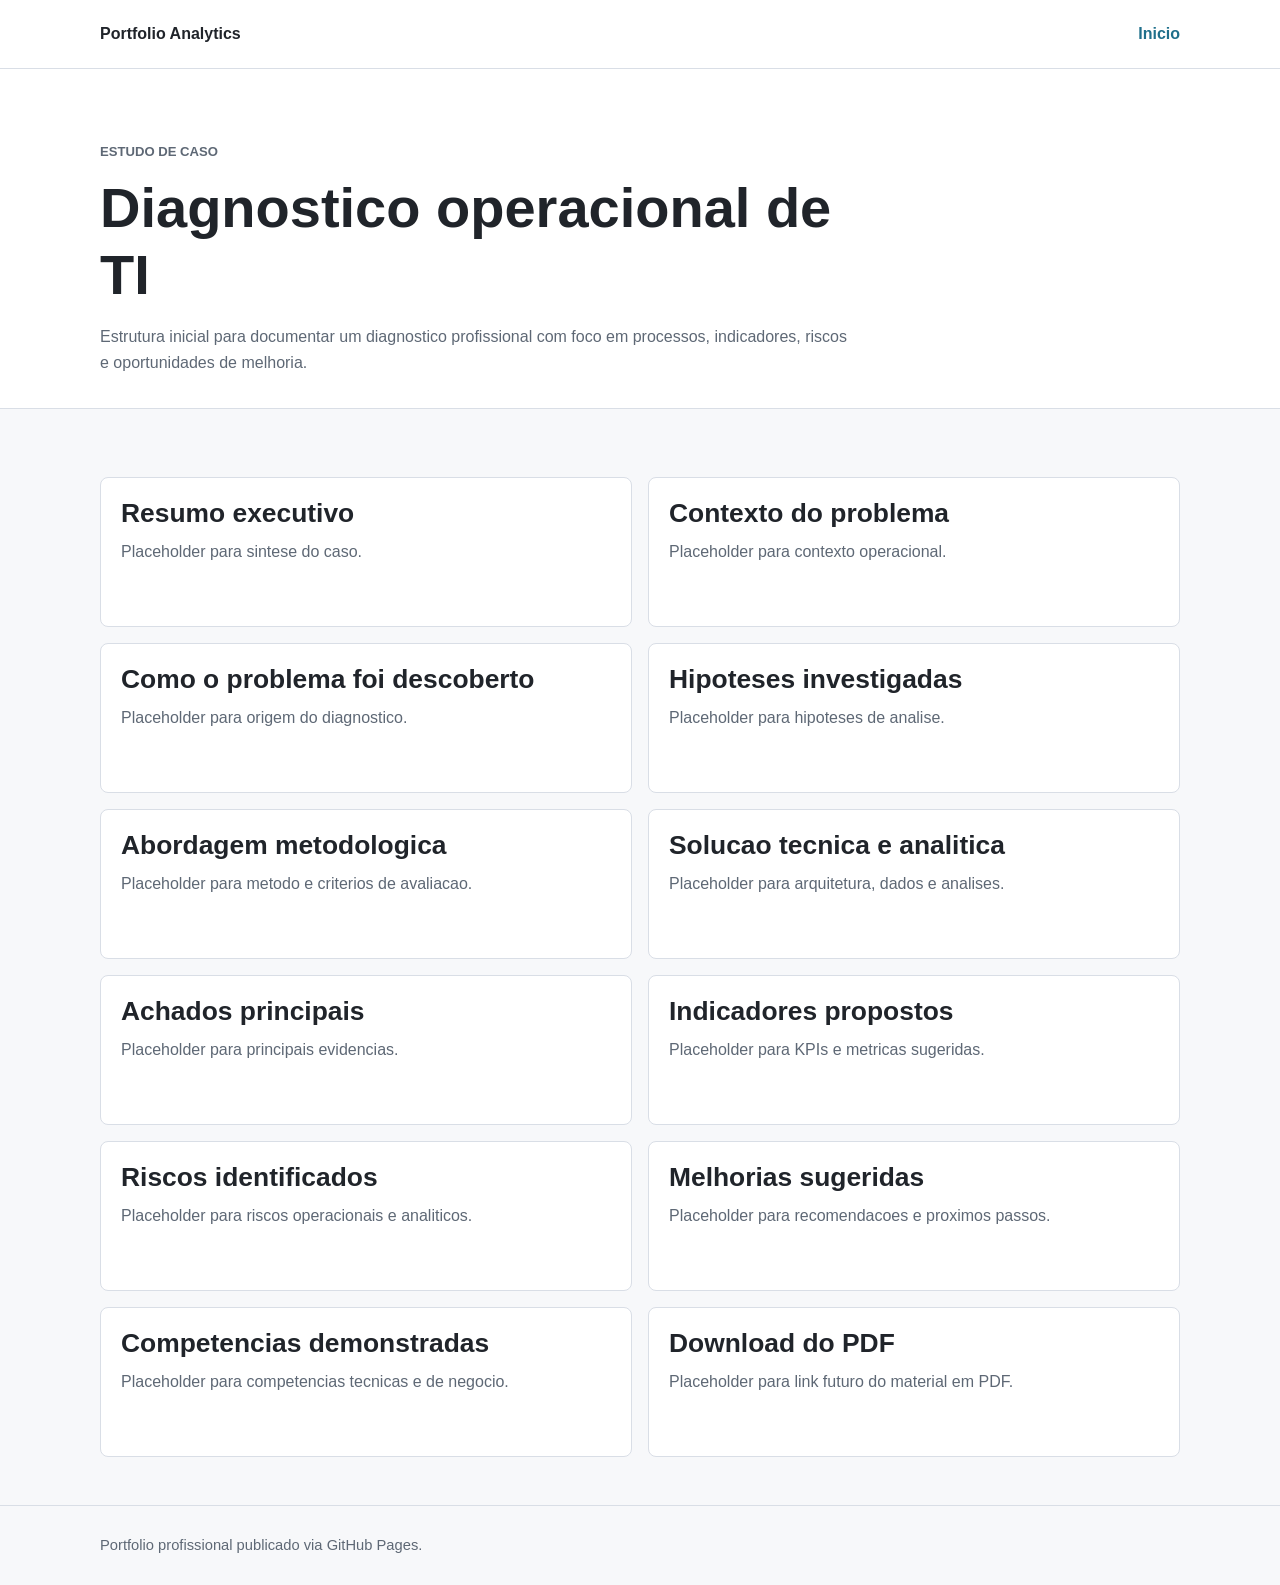
==== cases/diagnostico-operacional-ti.html @ e802c8c7 "Criação inicial da estrutura do portfólio" ====
<!doctype html>
<html lang="pt-BR">
  <head>
    <meta charset="utf-8">
    <meta name="viewport" content="width=device-width, initial-scale=1">
    <title>Diagnostico Operacional de TI | Portfolio Analytics</title>
    <meta
      name="description"
      content="Placeholder de estudo de caso sobre diagnostico operacional de TI."
    >
    <link rel="stylesheet" href="../css/styles.css">
  </head>
  <body>
    <header class="site-header">
      <nav class="container nav" aria-label="Navegacao principal">
        <a class="brand" href="../index.html">Portfolio Analytics</a>
        <a class="nav-link" href="../index.html">Inicio</a>
      </nav>
    </header>

    <main>
      <section class="page-title">
        <div class="container">
          <p class="eyebrow">Estudo de caso</p>
          <h1>Diagnostico operacional de TI</h1>
          <p>
            Estrutura inicial para documentar um diagnostico profissional com foco em
            processos, indicadores, riscos e oportunidades de melhoria.
          </p>
        </div>
      </section>

      <section class="section">
        <div class="container placeholder-list">
          <section class="placeholder-section">
            <h2>Resumo executivo</h2>
            <p>Placeholder para sintese do caso.</p>
          </section>

          <section class="placeholder-section">
            <h2>Contexto do problema</h2>
            <p>Placeholder para contexto operacional.</p>
          </section>

          <section class="placeholder-section">
            <h2>Como o problema foi descoberto</h2>
            <p>Placeholder para origem do diagnostico.</p>
          </section>

          <section class="placeholder-section">
            <h2>Hipoteses investigadas</h2>
            <p>Placeholder para hipoteses de analise.</p>
          </section>

          <section class="placeholder-section">
            <h2>Abordagem metodologica</h2>
            <p>Placeholder para metodo e criterios de avaliacao.</p>
          </section>

          <section class="placeholder-section">
            <h2>Solucao tecnica e analitica</h2>
            <p>Placeholder para arquitetura, dados e analises.</p>
          </section>

          <section class="placeholder-section">
            <h2>Achados principais</h2>
            <p>Placeholder para principais evidencias.</p>
          </section>

          <section class="placeholder-section">
            <h2>Indicadores propostos</h2>
            <p>Placeholder para KPIs e metricas sugeridas.</p>
          </section>

          <section class="placeholder-section">
            <h2>Riscos identificados</h2>
            <p>Placeholder para riscos operacionais e analiticos.</p>
          </section>

          <section class="placeholder-section">
            <h2>Melhorias sugeridas</h2>
            <p>Placeholder para recomendacoes e proximos passos.</p>
          </section>

          <section class="placeholder-section">
            <h2>Competencias demonstradas</h2>
            <p>Placeholder para competencias tecnicas e de negocio.</p>
          </section>

          <section class="placeholder-section">
            <h2>Download do PDF</h2>
            <p>Placeholder para link futuro do material em PDF.</p>
          </section>
        </div>
      </section>
    </main>

    <footer class="site-footer">
      <div class="container">
        <p>Portfolio profissional publicado via GitHub Pages.</p>
      </div>
    </footer>
  </body>
</html>
---- css/styles.css ----
:root {
  --color-bg: #f7f8fa;
  --color-surface: #ffffff;
  --color-text: #20242a;
  --color-muted: #5e6875;
  --color-border: #d9dee6;
  --color-accent: #1f6f8b;
  --color-accent-dark: #15516a;
  --shadow-soft: 0 12px 28px rgba(20, 30, 45, 0.08);
  --radius: 8px;
  --max-width: 1080px;
}

* {
  box-sizing: border-box;
}

body {
  margin: 0;
  background: var(--color-bg);
  color: var(--color-text);
  font-family: Arial, Helvetica, sans-serif;
  line-height: 1.6;
}

a {
  color: var(--color-accent);
}

a:hover {
  color: var(--color-accent-dark);
}

.container {
  width: min(100% - 32px, var(--max-width));
  margin: 0 auto;
}

.site-header {
  background: var(--color-surface);
  border-bottom: 1px solid var(--color-border);
}

.nav {
  display: flex;
  align-items: center;
  justify-content: space-between;
  min-height: 68px;
  gap: 24px;
}

.brand {
  color: var(--color-text);
  font-size: 1rem;
  font-weight: 700;
  text-decoration: none;
}

.nav-link,
.text-link {
  font-weight: 700;
  text-decoration: none;
}

.hero {
  padding: 72px 0 56px;
  background: var(--color-surface);
}

.hero-content {
  max-width: 820px;
}

.eyebrow {
  margin: 0 0 12px;
  color: var(--color-muted);
  font-size: 0.82rem;
  font-weight: 700;
  letter-spacing: 0;
  text-transform: uppercase;
}

h1,
h2,
h3 {
  margin: 0;
  line-height: 1.2;
}

h1 {
  max-width: 780px;
  font-size: clamp(2rem, 5vw, 3.5rem);
}

h2 {
  font-size: 1.65rem;
}

h3 {
  margin-bottom: 8px;
  font-size: 1.2rem;
}

p {
  margin: 0;
}

.lead {
  max-width: 720px;
  margin: 20px 0 28px;
  color: var(--color-muted);
  font-size: 1.12rem;
}

.button {
  display: inline-flex;
  align-items: center;
  justify-content: center;
  min-height: 44px;
  padding: 0 18px;
  border-radius: var(--radius);
  background: var(--color-accent);
  color: #ffffff;
  font-weight: 700;
  text-decoration: none;
}

.button:hover {
  background: var(--color-accent-dark);
  color: #ffffff;
}

.section {
  padding: 48px 0;
}

.case-card,
.placeholder-list {
  margin-top: 20px;
}

.case-card {
  display: flex;
  align-items: center;
  justify-content: space-between;
  gap: 24px;
  padding: 24px;
  border: 1px solid var(--color-border);
  border-radius: var(--radius);
  background: var(--color-surface);
  box-shadow: var(--shadow-soft);
}

.case-card p {
  color: var(--color-muted);
}

.page-title {
  padding: 56px 0 32px;
  background: var(--color-surface);
  border-bottom: 1px solid var(--color-border);
}

.page-title p {
  max-width: 760px;
  margin-top: 16px;
  color: var(--color-muted);
}

.placeholder-list {
  display: grid;
  grid-template-columns: repeat(2, minmax(0, 1fr));
  gap: 16px;
}

.placeholder-section {
  min-height: 150px;
  padding: 20px;
  border: 1px solid var(--color-border);
  border-radius: var(--radius);
  background: var(--color-surface);
}

.placeholder-section p {
  margin-top: 10px;
  color: var(--color-muted);
}

.site-footer {
  padding: 28px 0;
  border-top: 1px solid var(--color-border);
  color: var(--color-muted);
  font-size: 0.92rem;
}

@media (max-width: 720px) {
  .nav,
  .case-card {
    align-items: flex-start;
    flex-direction: column;
  }

  .hero {
    padding: 48px 0 40px;
  }

  .placeholder-list {
    grid-template-columns: 1fr;
  }
}
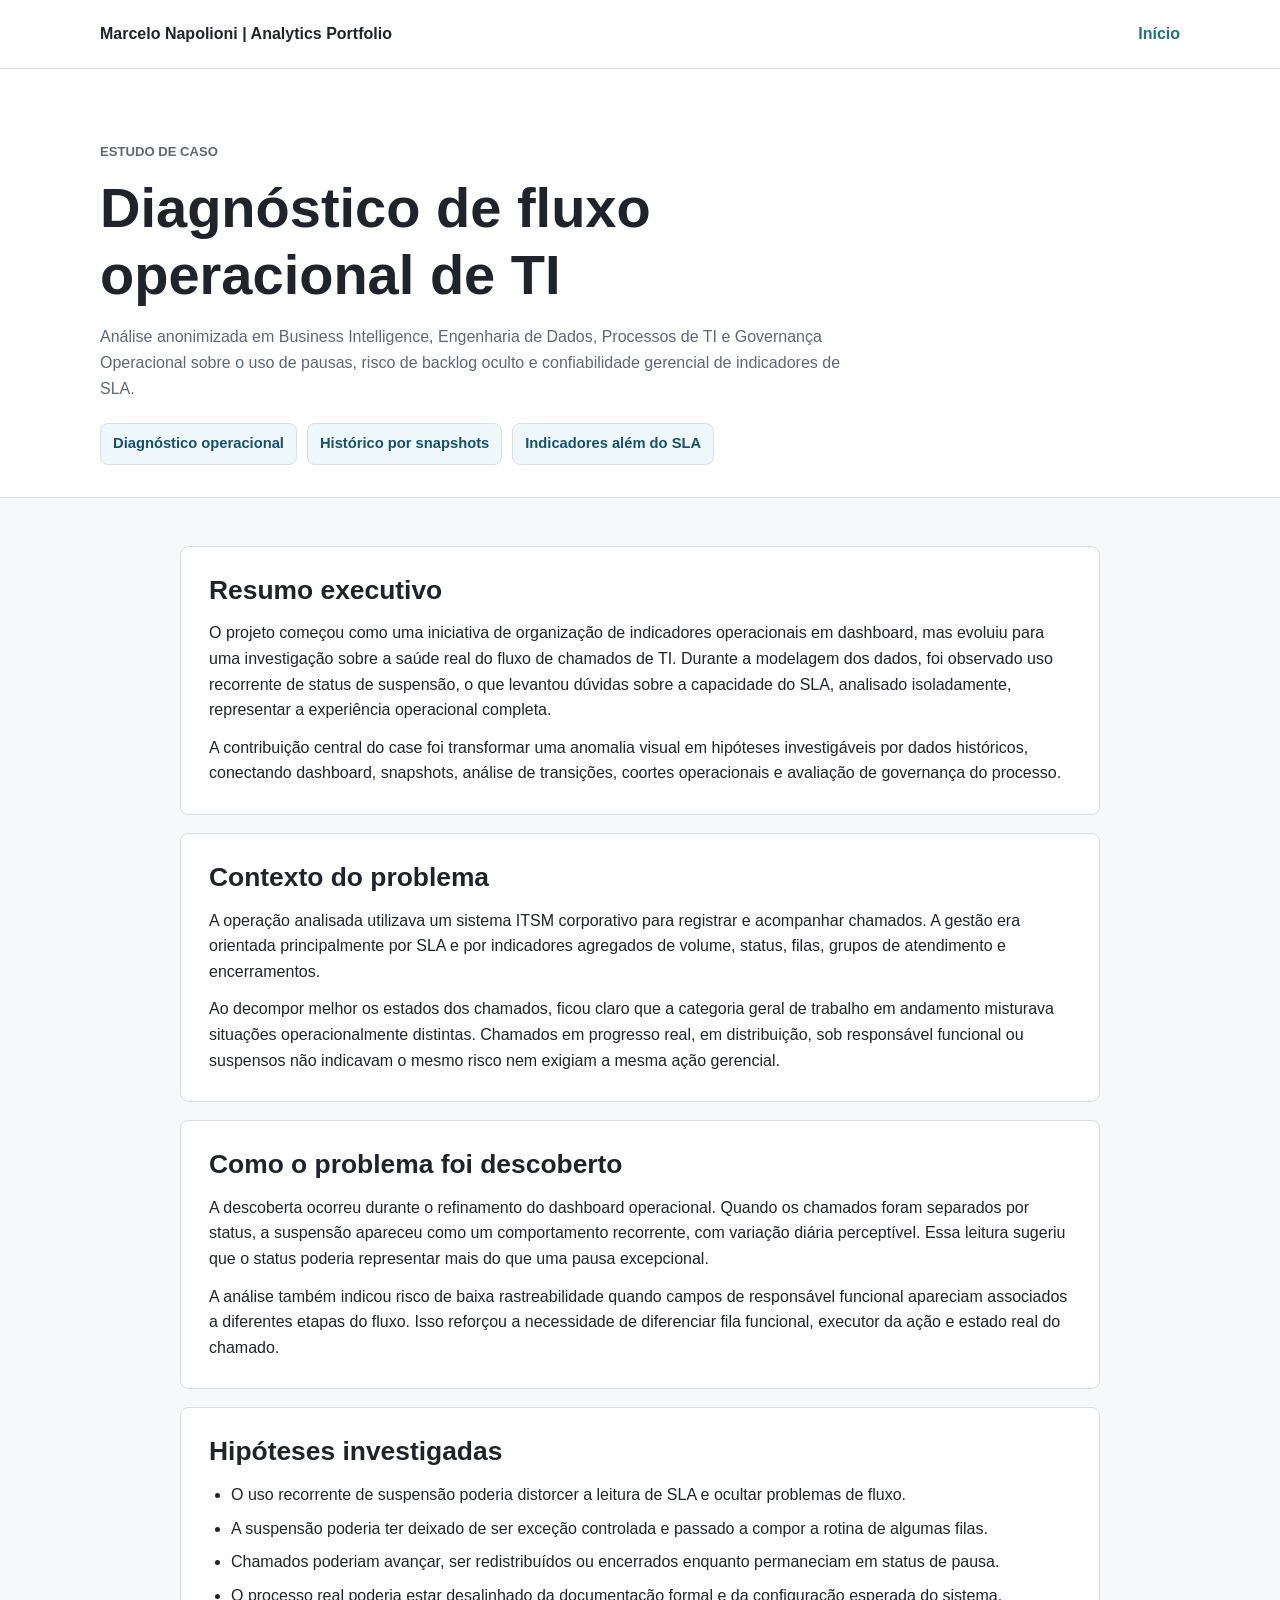
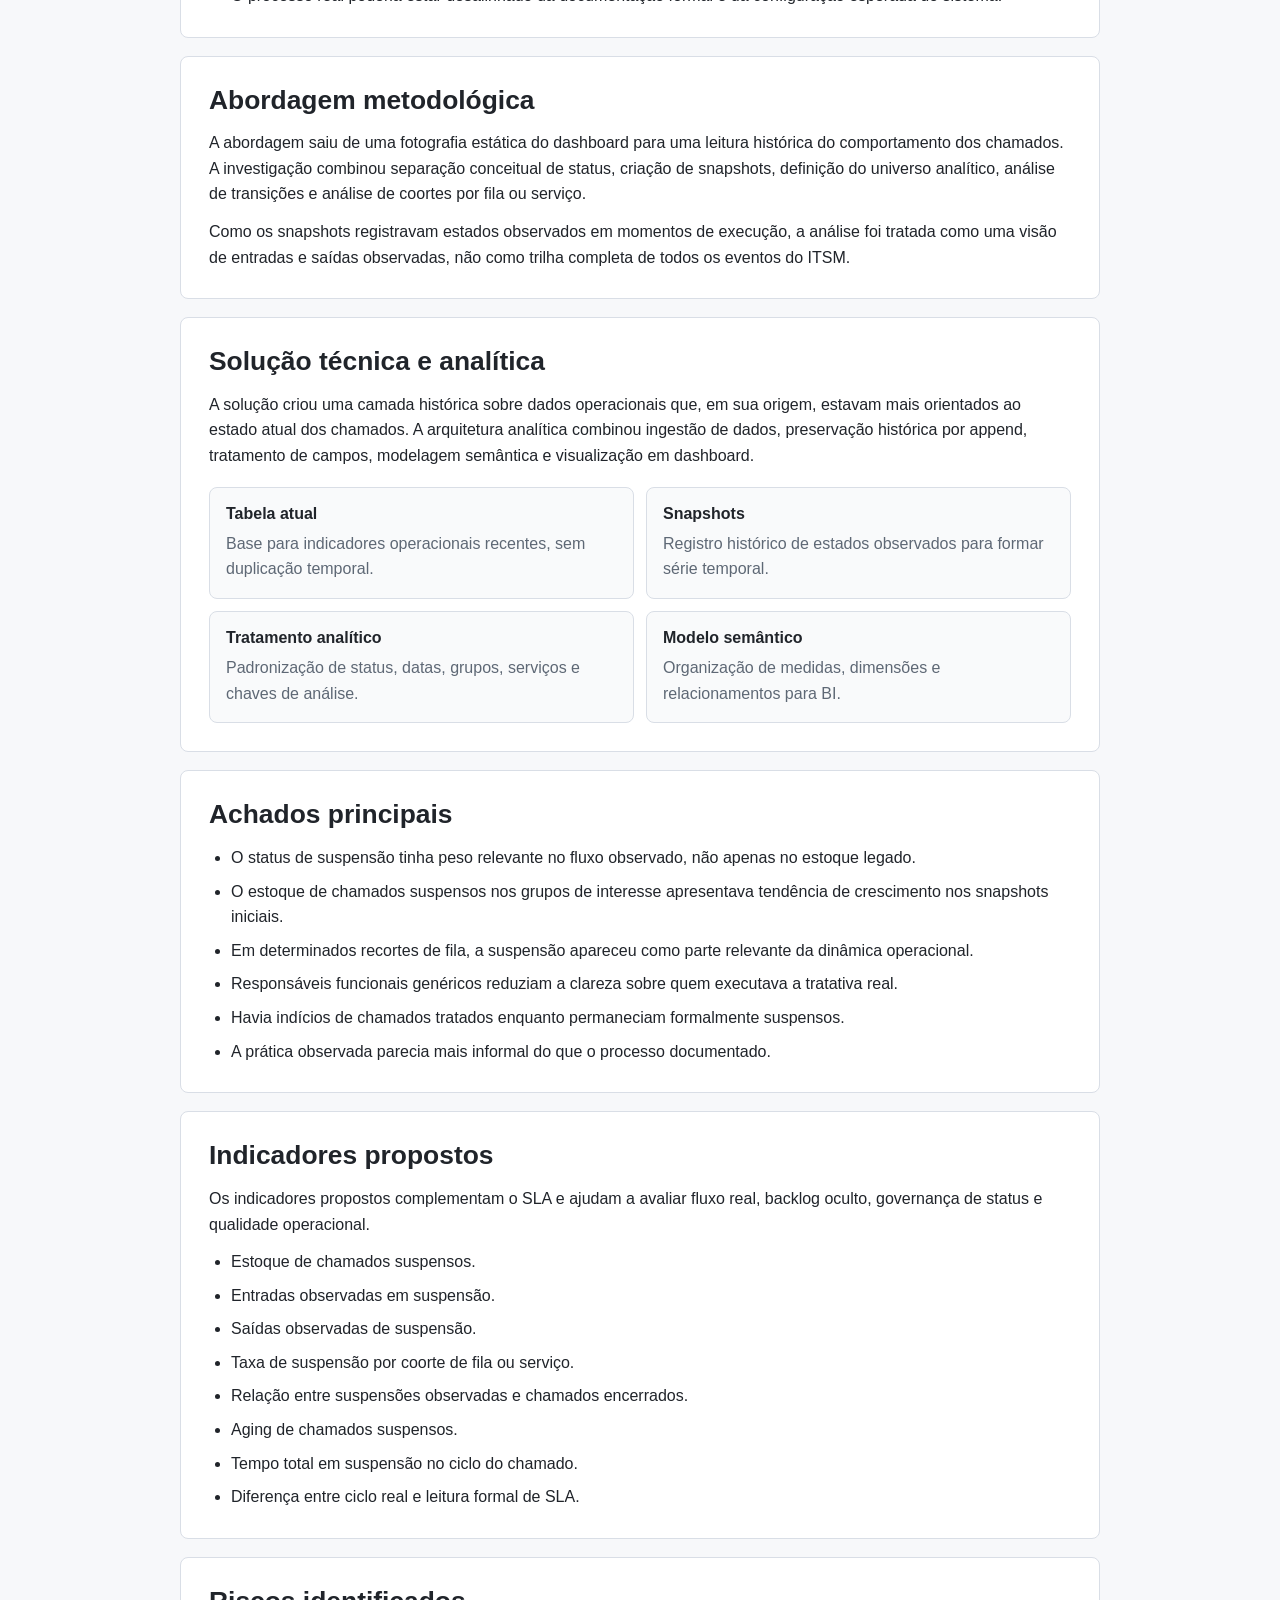
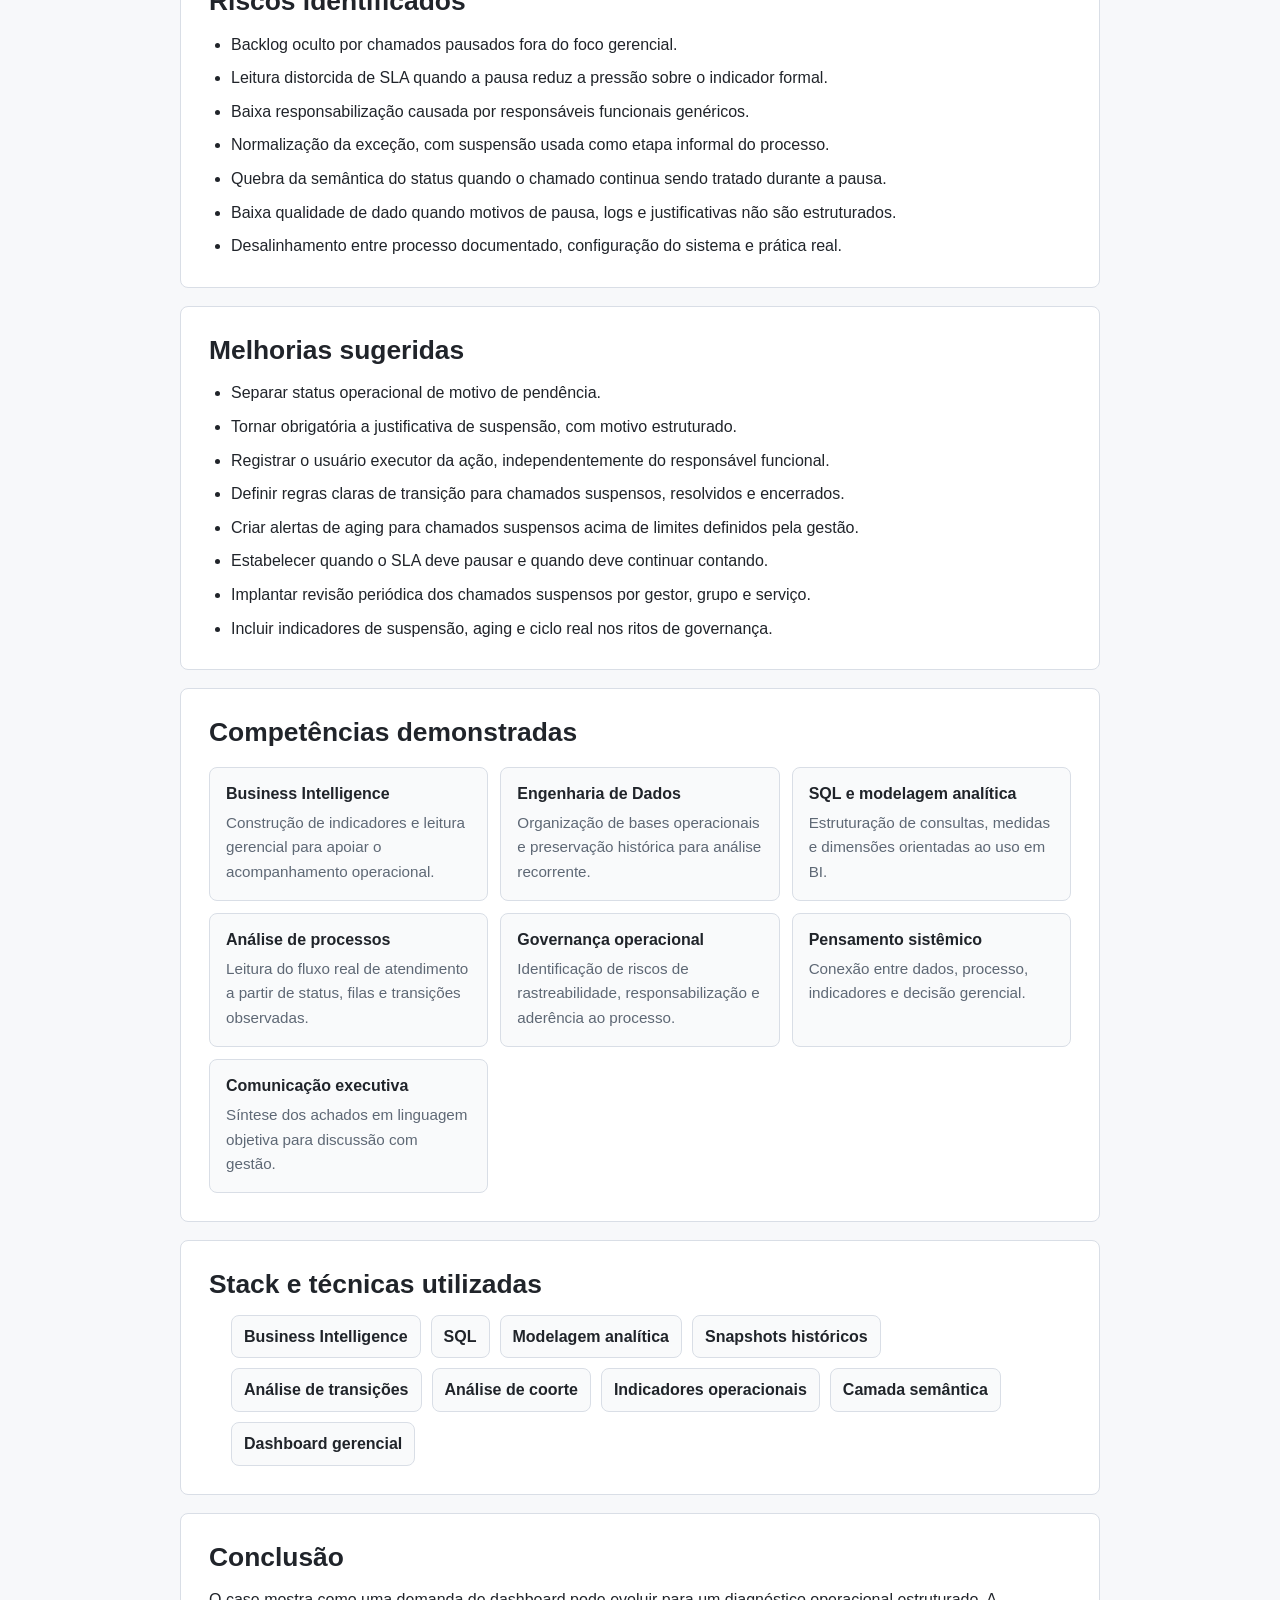
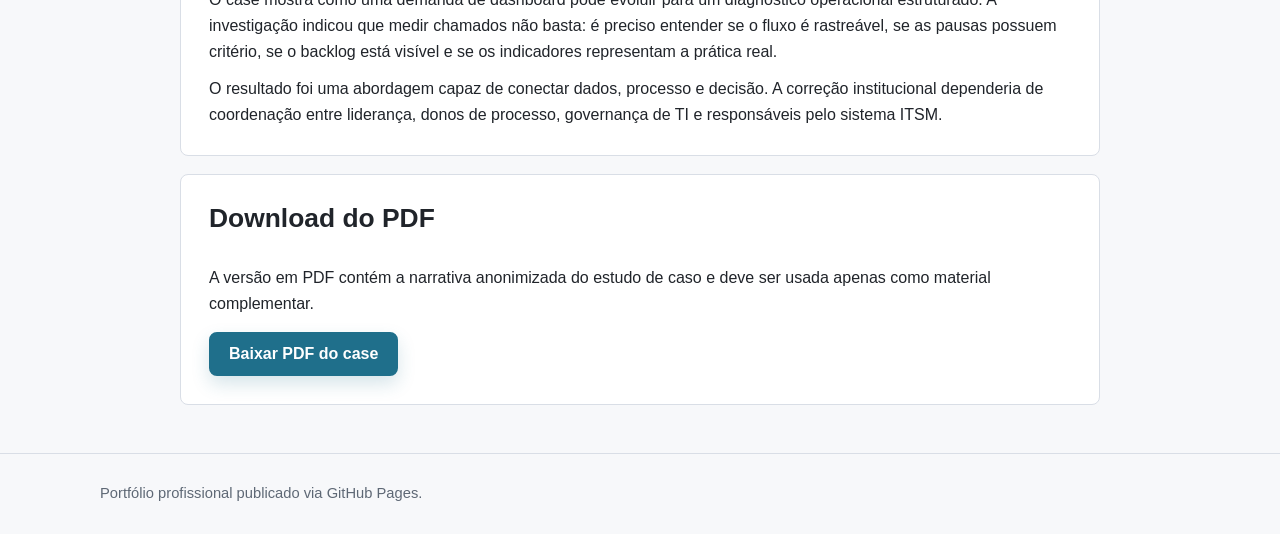
==== commit 2bfd3346: "Update case PDF download link" ====
--- a/cases/diagnostico-operacional-ti.html
+++ b/cases/diagnostico-operacional-ti.html
@@ -3,18 +3,18 @@
   <head>
     <meta charset="utf-8">
     <meta name="viewport" content="width=device-width, initial-scale=1">
-    <title>Diagnostico Operacional de TI | Portfolio Analytics</title>
+    <title>Diagnóstico de Fluxo Operacional de TI | Marcelo Napolioni | Analytics Portfolio</title>
     <meta
       name="description"
-      content="Placeholder de estudo de caso sobre diagnostico operacional de TI."
+      content="Estudo de caso anonimizado sobre diagnóstico de fluxo operacional, uso de pausas e governança de SLA em chamados de TI."
     >
     <link rel="stylesheet" href="../css/styles.css">
   </head>
   <body>
     <header class="site-header">
-      <nav class="container nav" aria-label="Navegacao principal">
-        <a class="brand" href="../index.html">Portfolio Analytics</a>
-        <a class="nav-link" href="../index.html">Inicio</a>
+      <nav class="container nav" aria-label="Navegação principal">
+        <a class="brand" href="../index.html">Marcelo Napolioni | Analytics Portfolio</a>
+        <a class="nav-link" href="../index.html">Início</a>
       </nav>
     </header>
 
@@ -22,74 +22,265 @@
       <section class="page-title">
         <div class="container">
           <p class="eyebrow">Estudo de caso</p>
-          <h1>Diagnostico operacional de TI</h1>
+          <h1>Diagnóstico de fluxo operacional de TI</h1>
           <p>
-            Estrutura inicial para documentar um diagnostico profissional com foco em
-            processos, indicadores, riscos e oportunidades de melhoria.
+            Análise anonimizada em Business Intelligence, Engenharia de Dados,
+            Processos de TI e Governança Operacional sobre o uso de pausas,
+            risco de backlog oculto e confiabilidade gerencial de indicadores de SLA.
           </p>
+          <div class="highlight-row" aria-label="Destaques do estudo de caso">
+            <span>Diagnóstico operacional</span>
+            <span>Histórico por snapshots</span>
+            <span>Indicadores além do SLA</span>
+          </div>
         </div>
       </section>
 
-      <section class="section">
-        <div class="container placeholder-list">
-          <section class="placeholder-section">
+      <section class="section case-study">
+        <div class="container case-content">
+          <section class="case-section">
             <h2>Resumo executivo</h2>
-            <p>Placeholder para sintese do caso.</p>
-          </section>
-
-          <section class="placeholder-section">
+            <p>
+              O projeto começou como uma iniciativa de organização de indicadores
+              operacionais em dashboard, mas evoluiu para uma investigação sobre a
+              saúde real do fluxo de chamados de TI. Durante a modelagem dos dados,
+              foi observado uso recorrente de status de suspensão, o que levantou
+              dúvidas sobre a capacidade do SLA, analisado isoladamente, representar
+              a experiência operacional completa.
+            </p>
+            <p>
+              A contribuição central do case foi transformar uma anomalia visual em
+              hipóteses investigáveis por dados históricos, conectando dashboard,
+              snapshots, análise de transições, coortes operacionais e avaliação de
+              governança do processo.
+            </p>
+          </section>
+
+          <section class="case-section">
             <h2>Contexto do problema</h2>
-            <p>Placeholder para contexto operacional.</p>
-          </section>
-
-          <section class="placeholder-section">
+            <p>
+              A operação analisada utilizava um sistema ITSM corporativo para
+              registrar e acompanhar chamados. A gestão era orientada principalmente
+              por SLA e por indicadores agregados de volume, status, filas, grupos de
+              atendimento e encerramentos.
+            </p>
+            <p>
+              Ao decompor melhor os estados dos chamados, ficou claro que a categoria
+              geral de trabalho em andamento misturava situações operacionalmente
+              distintas. Chamados em progresso real, em distribuição, sob responsável
+              funcional ou suspensos não indicavam o mesmo risco nem exigiam a mesma
+              ação gerencial.
+            </p>
+          </section>
+
+          <section class="case-section">
             <h2>Como o problema foi descoberto</h2>
-            <p>Placeholder para origem do diagnostico.</p>
-          </section>
-
-          <section class="placeholder-section">
-            <h2>Hipoteses investigadas</h2>
-            <p>Placeholder para hipoteses de analise.</p>
-          </section>
-
-          <section class="placeholder-section">
-            <h2>Abordagem metodologica</h2>
-            <p>Placeholder para metodo e criterios de avaliacao.</p>
-          </section>
-
-          <section class="placeholder-section">
-            <h2>Solucao tecnica e analitica</h2>
-            <p>Placeholder para arquitetura, dados e analises.</p>
-          </section>
-
-          <section class="placeholder-section">
+            <p>
+              A descoberta ocorreu durante o refinamento do dashboard operacional.
+              Quando os chamados foram separados por status, a suspensão apareceu
+              como um comportamento recorrente, com variação diária perceptível. Essa
+              leitura sugeriu que o status poderia representar mais do que uma pausa
+              excepcional.
+            </p>
+            <p>
+              A análise também indicou risco de baixa rastreabilidade quando campos
+              de responsável funcional apareciam associados a diferentes etapas do
+              fluxo. Isso reforçou a necessidade de diferenciar fila funcional,
+              executor da ação e estado real do chamado.
+            </p>
+          </section>
+
+          <section class="case-section">
+            <h2>Hipóteses investigadas</h2>
+            <ul>
+              <li>O uso recorrente de suspensão poderia distorcer a leitura de SLA e ocultar problemas de fluxo.</li>
+              <li>A suspensão poderia ter deixado de ser exceção controlada e passado a compor a rotina de algumas filas.</li>
+              <li>Chamados poderiam avançar, ser redistribuídos ou encerrados enquanto permaneciam em status de pausa.</li>
+              <li>O processo real poderia estar desalinhado da documentação formal e da configuração esperada do sistema.</li>
+            </ul>
+          </section>
+
+          <section class="case-section">
+            <h2>Abordagem metodológica</h2>
+            <p>
+              A abordagem saiu de uma fotografia estática do dashboard para uma
+              leitura histórica do comportamento dos chamados. A investigação
+              combinou separação conceitual de status, criação de snapshots,
+              definição do universo analítico, análise de transições e análise de
+              coortes por fila ou serviço.
+            </p>
+            <p>
+              Como os snapshots registravam estados observados em momentos de
+              execução, a análise foi tratada como uma visão de entradas e saídas
+              observadas, não como trilha completa de todos os eventos do ITSM.
+            </p>
+          </section>
+
+          <section class="case-section">
+            <h2>Solução técnica e analítica</h2>
+            <p>
+              A solução criou uma camada histórica sobre dados operacionais que, em
+              sua origem, estavam mais orientados ao estado atual dos chamados. A
+              arquitetura analítica combinou ingestão de dados, preservação histórica
+              por append, tratamento de campos, modelagem semântica e visualização em
+              dashboard.
+            </p>
+            <div class="flow-grid" aria-label="Camadas da solução">
+              <div>
+                <h3>Tabela atual</h3>
+                <p>Base para indicadores operacionais recentes, sem duplicação temporal.</p>
+              </div>
+              <div>
+                <h3>Snapshots</h3>
+                <p>Registro histórico de estados observados para formar série temporal.</p>
+              </div>
+              <div>
+                <h3>Tratamento analítico</h3>
+                <p>Padronização de status, datas, grupos, serviços e chaves de análise.</p>
+              </div>
+              <div>
+                <h3>Modelo semântico</h3>
+                <p>Organização de medidas, dimensões e relacionamentos para BI.</p>
+              </div>
+            </div>
+          </section>
+
+          <section class="case-section">
             <h2>Achados principais</h2>
-            <p>Placeholder para principais evidencias.</p>
-          </section>
-
-          <section class="placeholder-section">
+            <ul>
+              <li>O status de suspensão tinha peso relevante no fluxo observado, não apenas no estoque legado.</li>
+              <li>O estoque de chamados suspensos nos grupos de interesse apresentava tendência de crescimento nos snapshots iniciais.</li>
+              <li>Em determinados recortes de fila, a suspensão apareceu como parte relevante da dinâmica operacional.</li>
+              <li>Responsáveis funcionais genéricos reduziam a clareza sobre quem executava a tratativa real.</li>
+              <li>Havia indícios de chamados tratados enquanto permaneciam formalmente suspensos.</li>
+              <li>A prática observada parecia mais informal do que o processo documentado.</li>
+            </ul>
+          </section>
+
+          <section class="case-section">
             <h2>Indicadores propostos</h2>
-            <p>Placeholder para KPIs e metricas sugeridas.</p>
-          </section>
-
-          <section class="placeholder-section">
+            <p>
+              Os indicadores propostos complementam o SLA e ajudam a avaliar fluxo
+              real, backlog oculto, governança de status e qualidade operacional.
+            </p>
+            <ul>
+              <li>Estoque de chamados suspensos.</li>
+              <li>Entradas observadas em suspensão.</li>
+              <li>Saídas observadas de suspensão.</li>
+              <li>Taxa de suspensão por coorte de fila ou serviço.</li>
+              <li>Relação entre suspensões observadas e chamados encerrados.</li>
+              <li>Aging de chamados suspensos.</li>
+              <li>Tempo total em suspensão no ciclo do chamado.</li>
+              <li>Diferença entre ciclo real e leitura formal de SLA.</li>
+            </ul>
+          </section>
+
+          <section class="case-section">
             <h2>Riscos identificados</h2>
-            <p>Placeholder para riscos operacionais e analiticos.</p>
-          </section>
-
-          <section class="placeholder-section">
+            <ul>
+              <li>Backlog oculto por chamados pausados fora do foco gerencial.</li>
+              <li>Leitura distorcida de SLA quando a pausa reduz a pressão sobre o indicador formal.</li>
+              <li>Baixa responsabilização causada por responsáveis funcionais genéricos.</li>
+              <li>Normalização da exceção, com suspensão usada como etapa informal do processo.</li>
+              <li>Quebra da semântica do status quando o chamado continua sendo tratado durante a pausa.</li>
+              <li>Baixa qualidade de dado quando motivos de pausa, logs e justificativas não são estruturados.</li>
+              <li>Desalinhamento entre processo documentado, configuração do sistema e prática real.</li>
+            </ul>
+          </section>
+
+          <section class="case-section">
             <h2>Melhorias sugeridas</h2>
-            <p>Placeholder para recomendacoes e proximos passos.</p>
-          </section>
-
-          <section class="placeholder-section">
-            <h2>Competencias demonstradas</h2>
-            <p>Placeholder para competencias tecnicas e de negocio.</p>
-          </section>
-
-          <section class="placeholder-section">
+            <ul>
+              <li>Separar status operacional de motivo de pendência.</li>
+              <li>Tornar obrigatória a justificativa de suspensão, com motivo estruturado.</li>
+              <li>Registrar o usuário executor da ação, independentemente do responsável funcional.</li>
+              <li>Definir regras claras de transição para chamados suspensos, resolvidos e encerrados.</li>
+              <li>Criar alertas de aging para chamados suspensos acima de limites definidos pela gestão.</li>
+              <li>Estabelecer quando o SLA deve pausar e quando deve continuar contando.</li>
+              <li>Implantar revisão periódica dos chamados suspensos por gestor, grupo e serviço.</li>
+              <li>Incluir indicadores de suspensão, aging e ciclo real nos ritos de governança.</li>
+            </ul>
+          </section>
+
+          <section class="case-section">
+            <h2>Competências demonstradas</h2>
+            <div class="skills-grid">
+              <article class="skill-card">
+                <h3>Business Intelligence</h3>
+                <p>Construção de indicadores e leitura gerencial para apoiar o acompanhamento operacional.</p>
+              </article>
+              <article class="skill-card">
+                <h3>Engenharia de Dados</h3>
+                <p>Organização de bases operacionais e preservação histórica para análise recorrente.</p>
+              </article>
+              <article class="skill-card">
+                <h3>SQL e modelagem analítica</h3>
+                <p>Estruturação de consultas, medidas e dimensões orientadas ao uso em BI.</p>
+              </article>
+              <article class="skill-card">
+                <h3>Análise de processos</h3>
+                <p>Leitura do fluxo real de atendimento a partir de status, filas e transições observadas.</p>
+              </article>
+              <article class="skill-card">
+                <h3>Governança operacional</h3>
+                <p>Identificação de riscos de rastreabilidade, responsabilização e aderência ao processo.</p>
+              </article>
+              <article class="skill-card">
+                <h3>Pensamento sistêmico</h3>
+                <p>Conexão entre dados, processo, indicadores e decisão gerencial.</p>
+              </article>
+              <article class="skill-card">
+                <h3>Comunicação executiva</h3>
+                <p>Síntese dos achados em linguagem objetiva para discussão com gestão.</p>
+              </article>
+            </div>
+          </section>
+
+          <section class="case-section">
+            <h2>Stack e técnicas utilizadas</h2>
+            <ul class="stack-list">
+              <li>Business Intelligence</li>
+              <li>SQL</li>
+              <li>Modelagem analítica</li>
+              <li>Snapshots históricos</li>
+              <li>Análise de transições</li>
+              <li>Análise de coorte</li>
+              <li>Indicadores operacionais</li>
+              <li>Camada semântica</li>
+              <li>Dashboard gerencial</li>
+            </ul>
+          </section>
+
+          <section class="case-section">
+            <h2>Conclusão</h2>
+            <p>
+              O case mostra como uma demanda de dashboard pode evoluir para um
+              diagnóstico operacional estruturado. A investigação indicou que medir
+              chamados não basta: é preciso entender se o fluxo é rastreável, se as
+              pausas possuem critério, se o backlog está visível e se os indicadores
+              representam a prática real.
+            </p>
+            <p>
+              O resultado foi uma abordagem capaz de conectar dados, processo e
+              decisão. A correção institucional dependeria de coordenação entre
+              liderança, donos de processo, governança de TI e responsáveis pelo
+              sistema ITSM.
+            </p>
+          </section>
+
+          <section class="case-section download-section">
             <h2>Download do PDF</h2>
-            <p>Placeholder para link futuro do material em PDF.</p>
+            <p>
+              A versão em PDF contém a narrativa anonimizada do estudo de caso e deve
+              ser usada apenas como material complementar.
+            </p>
+            <a
+              class="button"
+              href="../assets/diagnostico-operacional-ti.pdf"
+              download
+            >
+              Baixar PDF do case
+            </a>
           </section>
         </div>
       </section>
@@ -97,7 +288,7 @@
 
     <footer class="site-footer">
       <div class="container">
-        <p>Portfolio profissional publicado via GitHub Pages.</p>
+        <p>Portfólio profissional publicado via GitHub Pages.</p>
       </div>
     </footer>
   </body>
--- a/css/styles.css
+++ b/css/styles.css
@@ -25,10 +25,16 @@
 
 a {
   color: var(--color-accent);
+  text-underline-offset: 0.18em;
 }
 
 a:hover {
   color: var(--color-accent-dark);
+}
+
+a:focus-visible {
+  outline: 3px solid rgba(31, 111, 139, 0.28);
+  outline-offset: 3px;
 }
 
 .container {
@@ -59,7 +65,19 @@
 .nav-link,
 .text-link {
   font-weight: 700;
+}
+
+.nav-link {
   text-decoration: none;
+}
+
+.text-link {
+  display: inline-flex;
+  align-items: center;
+  min-height: 40px;
+  color: var(--color-accent-dark);
+  text-decoration: underline;
+  text-decoration-thickness: 2px;
 }
 
 .hero {
@@ -118,24 +136,29 @@
   justify-content: center;
   min-height: 44px;
   padding: 0 18px;
+  border: 2px solid var(--color-accent);
   border-radius: var(--radius);
   background: var(--color-accent);
   color: #ffffff;
+  cursor: pointer;
   font-weight: 700;
   text-decoration: none;
+  box-shadow: 0 8px 18px rgba(31, 111, 139, 0.18);
+  transition: background 160ms ease, border-color 160ms ease, box-shadow 160ms ease;
 }
 
 .button:hover {
+  border-color: var(--color-accent-dark);
   background: var(--color-accent-dark);
   color: #ffffff;
+  box-shadow: 0 10px 22px rgba(21, 81, 106, 0.24);
 }
 
 .section {
   padding: 48px 0;
 }
 
-.case-card,
-.placeholder-list {
+.case-card {
   margin-top: 20px;
 }
 
@@ -167,23 +190,135 @@
   color: var(--color-muted);
 }
 
-.placeholder-list {
+.highlight-row {
+  display: flex;
+  flex-wrap: wrap;
+  gap: 10px;
+  margin-top: 22px;
+}
+
+.highlight-row span {
+  padding: 8px 12px;
+  border: 1px solid var(--color-border);
+  border-radius: var(--radius);
+  background: #eef7fa;
+  color: var(--color-accent-dark);
+  font-size: 0.92rem;
+  font-weight: 700;
+}
+
+.case-study {
+  background: var(--color-bg);
+}
+
+.case-content {
   display: grid;
+  gap: 18px;
+  max-width: 920px;
+}
+
+.case-section {
+  padding: 28px;
+  border: 1px solid var(--color-border);
+  border-radius: var(--radius);
+  background: var(--color-surface);
+}
+
+.case-section h2 {
+  margin-bottom: 14px;
+}
+
+.case-section p + p {
+  margin-top: 12px;
+}
+
+.case-section ul {
+  margin: 12px 0 0;
+  padding-left: 22px;
+}
+
+.case-section li + li {
+  margin-top: 8px;
+}
+
+.flow-grid,
+.skills-grid {
+  display: grid;
+  gap: 12px;
+  margin-top: 18px;
+}
+
+.flow-grid {
   grid-template-columns: repeat(2, minmax(0, 1fr));
+}
+
+.flow-grid div {
+  padding: 16px;
+  border: 1px solid var(--color-border);
+  border-radius: var(--radius);
+  background: #f9fafb;
+}
+
+.flow-grid h3 {
+  font-size: 1rem;
+}
+
+.flow-grid p {
+  margin-top: 8px;
+  color: var(--color-muted);
+}
+
+.skills-grid {
+  grid-template-columns: repeat(3, minmax(0, 1fr));
+}
+
+.skill-card {
+  padding: 16px;
+  border: 1px solid var(--color-border);
+  border-radius: var(--radius);
+  background: #f9fafb;
+  color: var(--color-text);
+}
+
+.skill-card h3 {
+  margin-bottom: 8px;
+  font-size: 1rem;
+}
+
+.skill-card p {
+  color: var(--color-muted);
+  font-size: 0.95rem;
+}
+
+.stack-list {
+  display: flex;
+  flex-wrap: wrap;
+  gap: 10px;
+  padding-left: 0;
+  list-style: none;
+}
+
+.stack-list li {
+  margin-top: 0;
+  padding: 8px 12px;
+  border: 1px solid var(--color-border);
+  border-radius: var(--radius);
+  background: #f9fafb;
+  color: var(--color-text);
+  font-weight: 700;
+}
+
+.stack-list li + li {
+  margin-top: 0;
+}
+
+.download-section {
+  display: grid;
   gap: 16px;
 }
 
-.placeholder-section {
-  min-height: 150px;
-  padding: 20px;
-  border: 1px solid var(--color-border);
-  border-radius: var(--radius);
-  background: var(--color-surface);
-}
-
-.placeholder-section p {
-  margin-top: 10px;
-  color: var(--color-muted);
+.download-section .button {
+  justify-self: start;
 }
 
 .site-footer {
@@ -204,7 +339,12 @@
     padding: 48px 0 40px;
   }
 
-  .placeholder-list {
+  .case-section {
+    padding: 22px;
+  }
+
+  .flow-grid,
+  .skills-grid {
     grid-template-columns: 1fr;
   }
 }
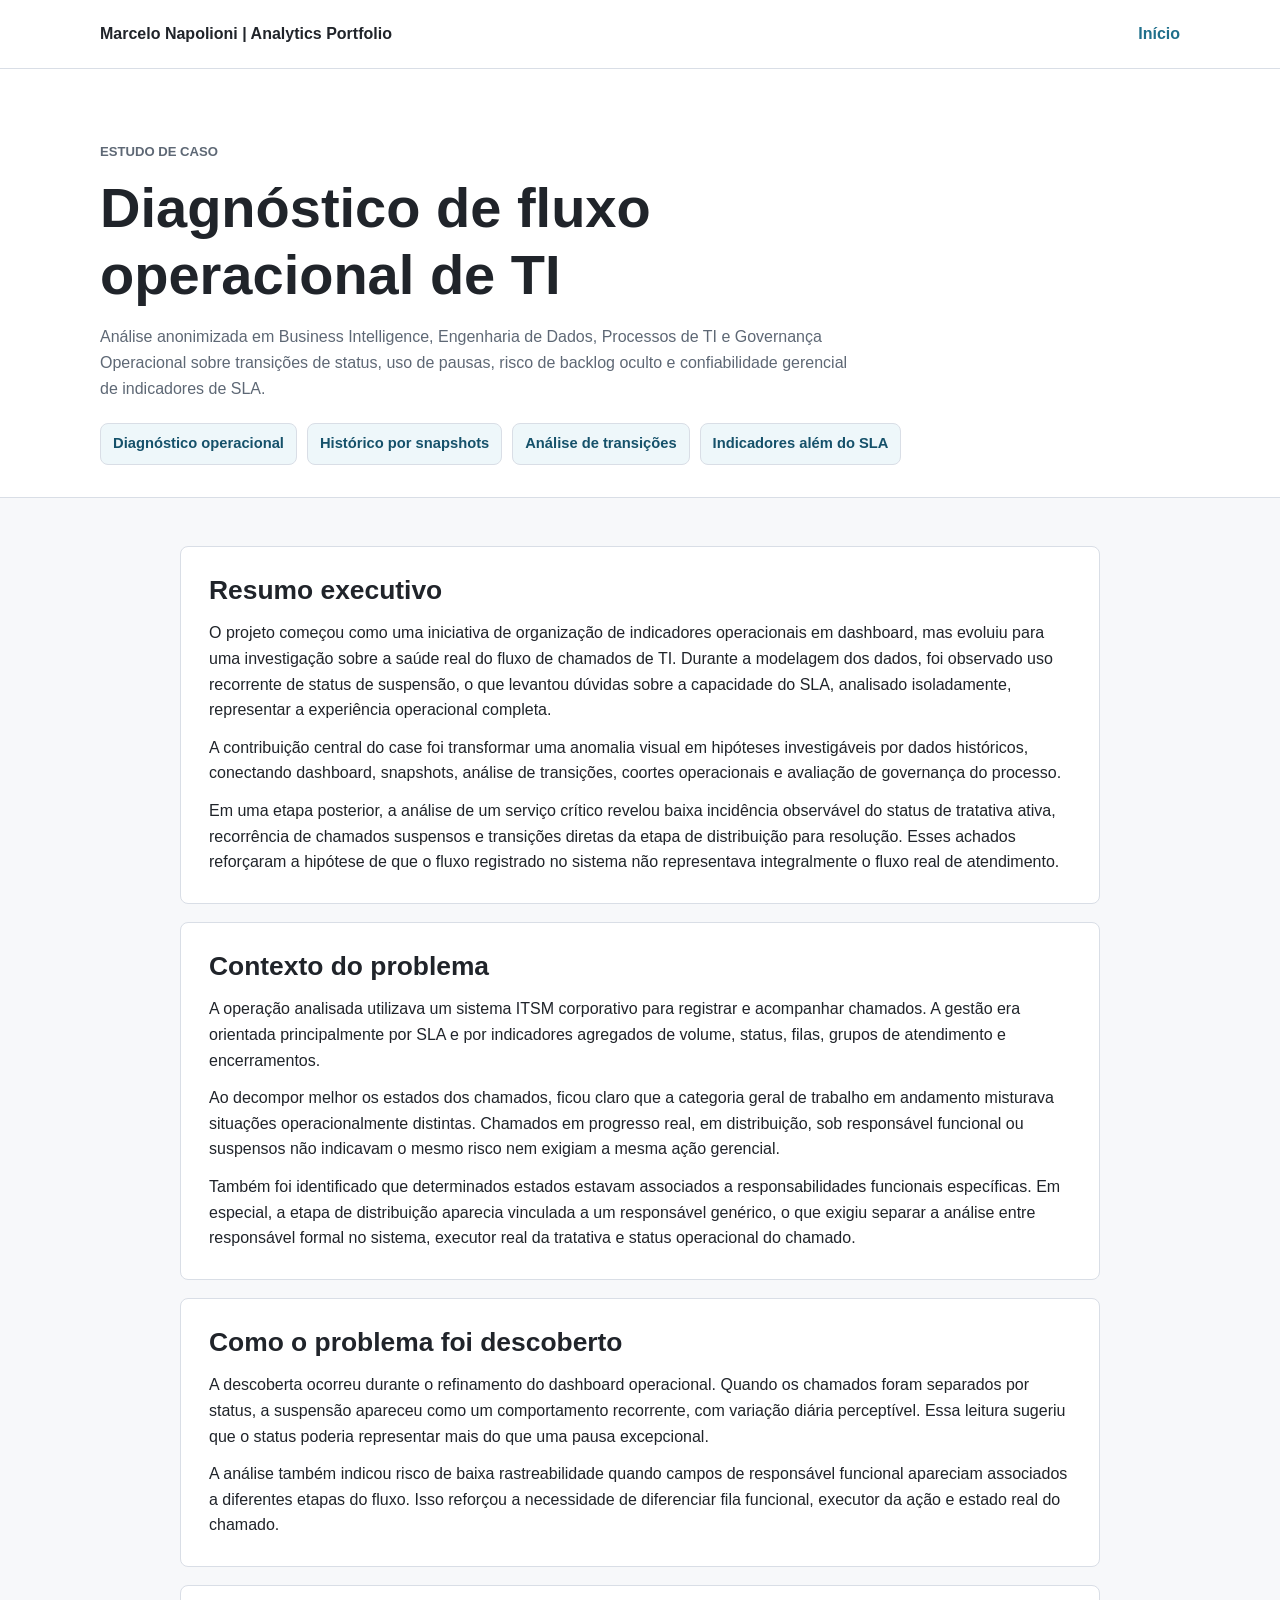
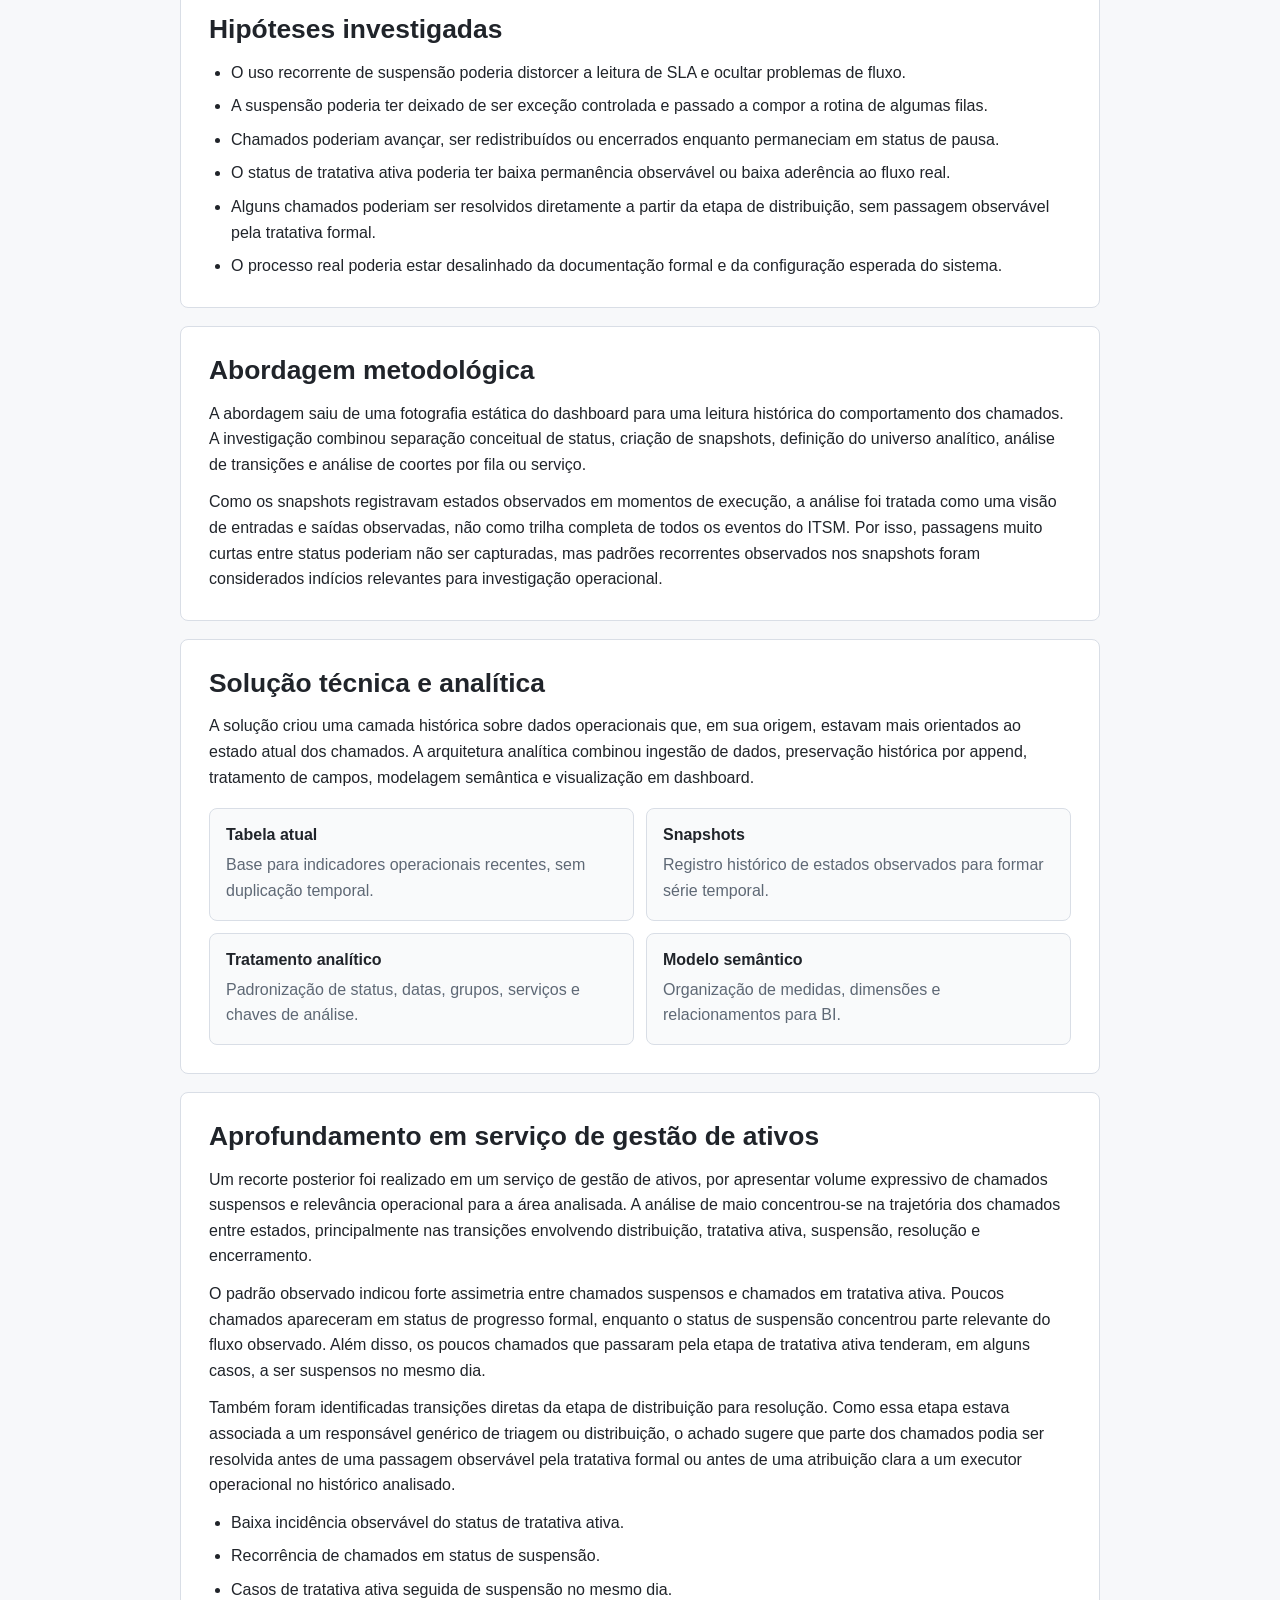
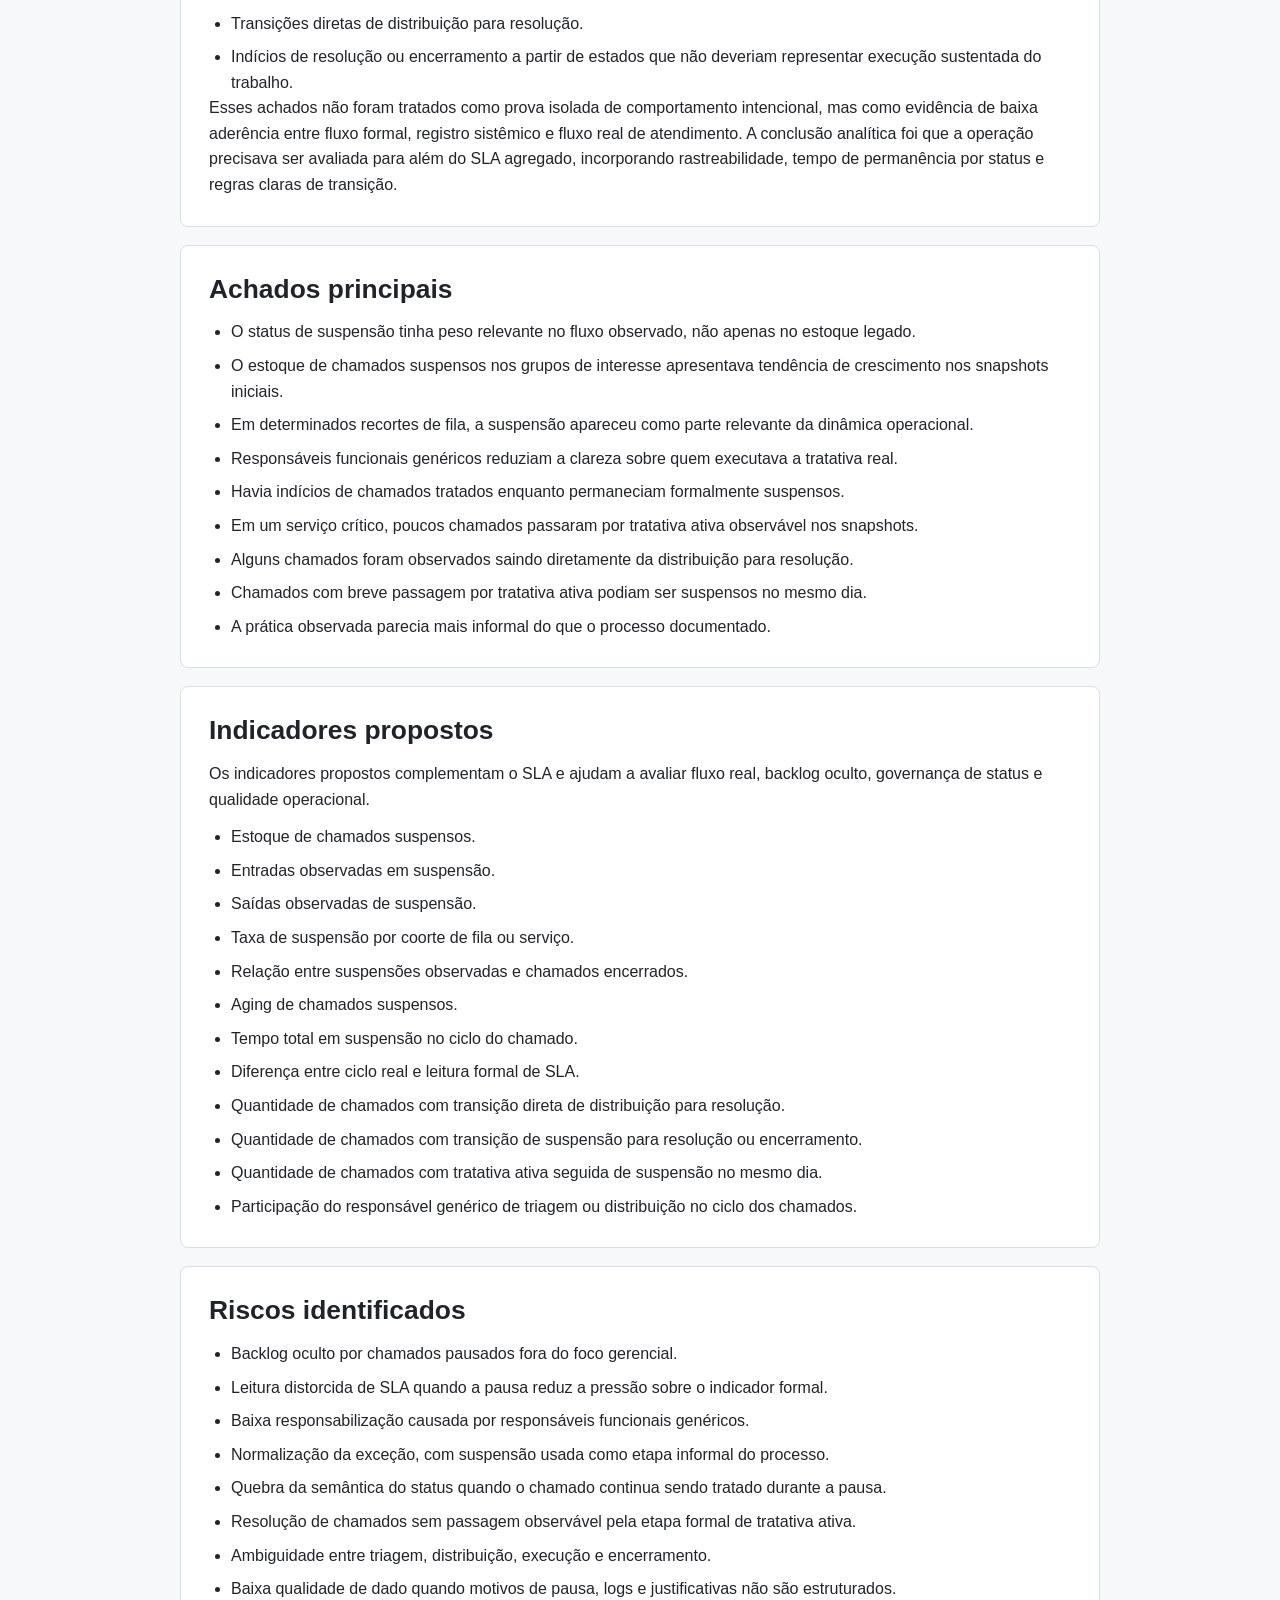
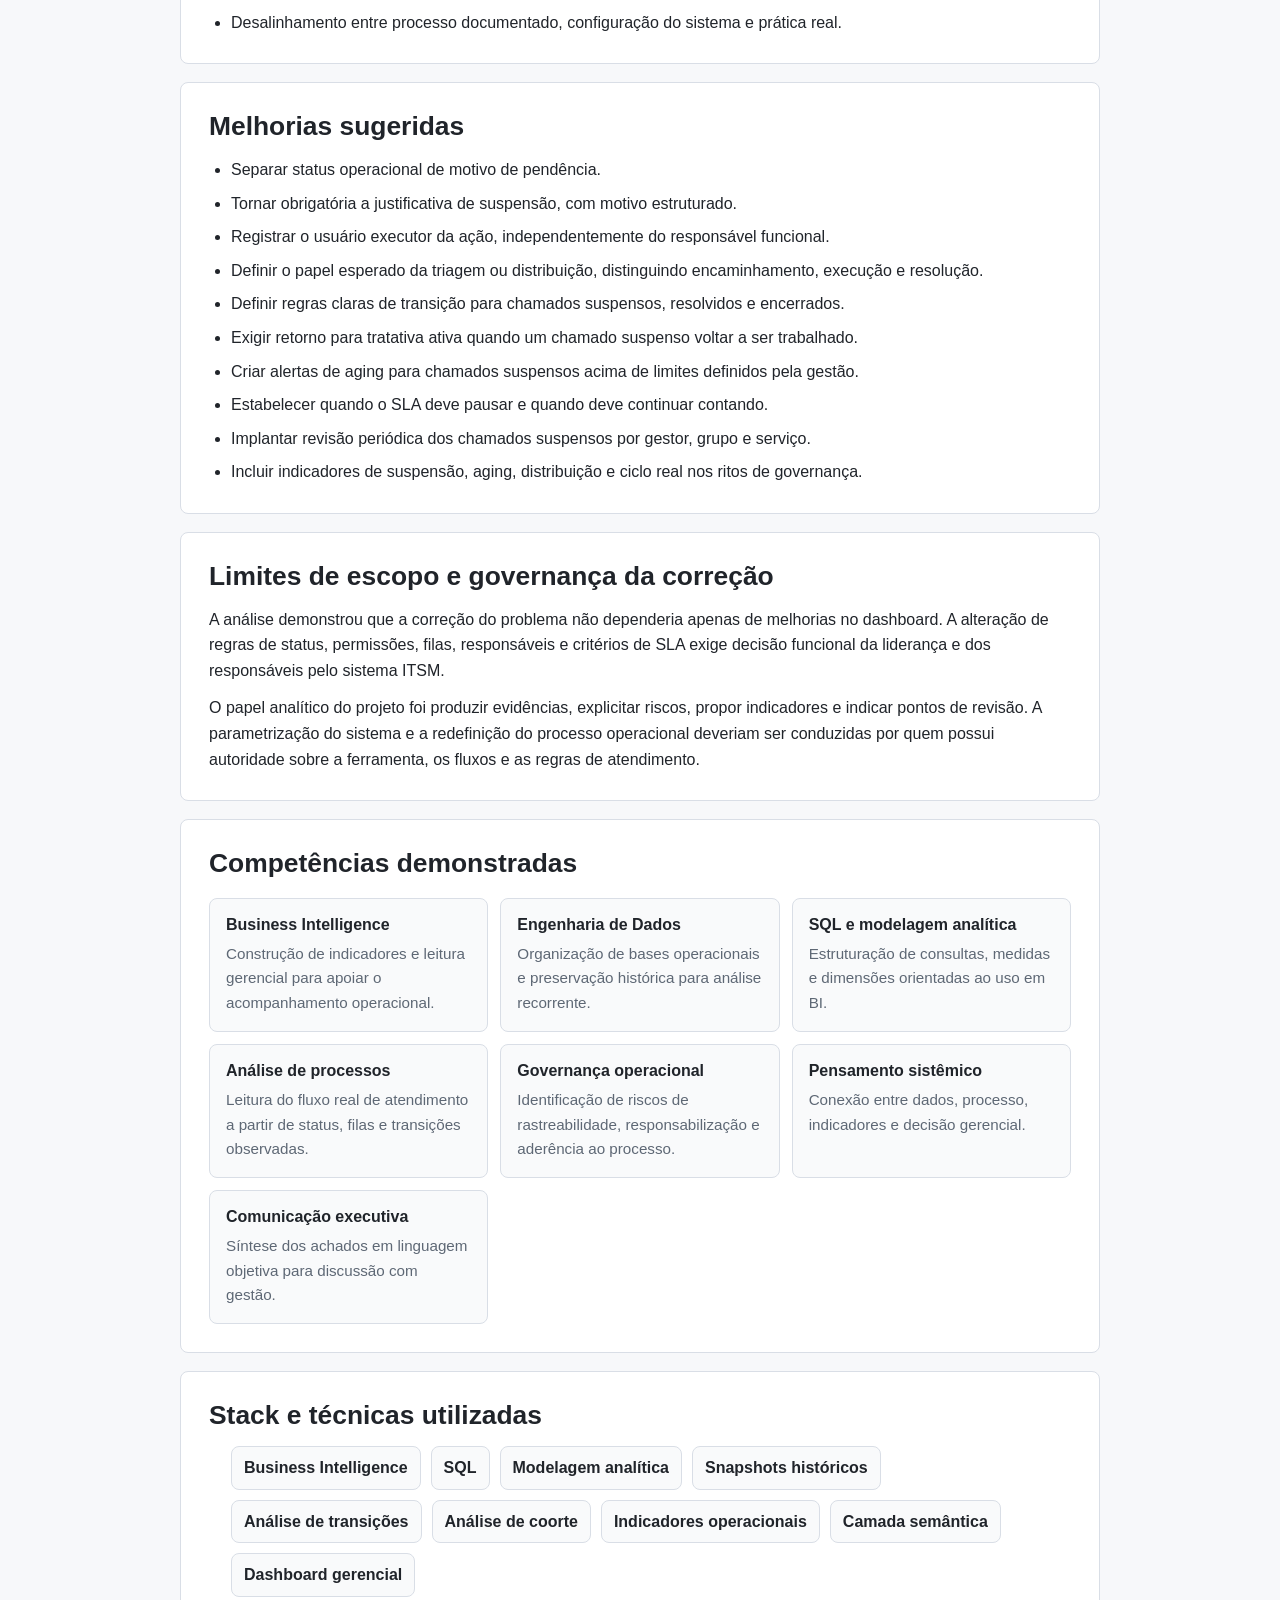
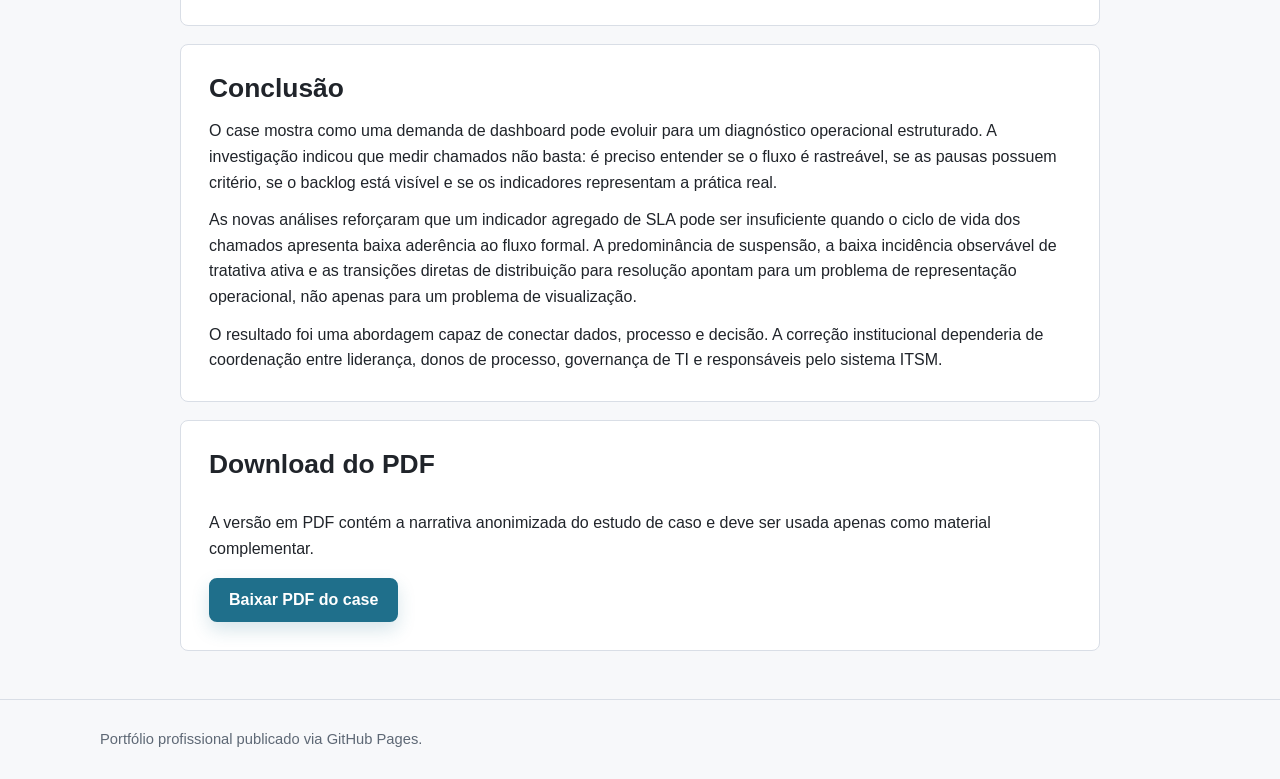
==== commit 17933a37: "Atualiza case de diagnostico operacional de TI" ====
--- a/cases/diagnostico-operacional-ti.html
+++ b/cases/diagnostico-operacional-ti.html
@@ -6,7 +6,7 @@
     <title>Diagnóstico de Fluxo Operacional de TI | Marcelo Napolioni | Analytics Portfolio</title>
     <meta
       name="description"
-      content="Estudo de caso anonimizado sobre diagnóstico de fluxo operacional, uso de pausas e governança de SLA em chamados de TI."
+      content="Estudo de caso anonimizado sobre diagnóstico de fluxo operacional, transições de status, uso de pausas e governança de SLA em chamados de TI."
     >
     <link rel="stylesheet" href="../css/styles.css">
   </head>
@@ -25,12 +25,13 @@
           <h1>Diagnóstico de fluxo operacional de TI</h1>
           <p>
             Análise anonimizada em Business Intelligence, Engenharia de Dados,
-            Processos de TI e Governança Operacional sobre o uso de pausas,
-            risco de backlog oculto e confiabilidade gerencial de indicadores de SLA.
+            Processos de TI e Governança Operacional sobre transições de status,
+            uso de pausas, risco de backlog oculto e confiabilidade gerencial de indicadores de SLA.
           </p>
           <div class="highlight-row" aria-label="Destaques do estudo de caso">
             <span>Diagnóstico operacional</span>
             <span>Histórico por snapshots</span>
+            <span>Análise de transições</span>
             <span>Indicadores além do SLA</span>
           </div>
         </div>
@@ -54,6 +55,13 @@
               snapshots, análise de transições, coortes operacionais e avaliação de
               governança do processo.
             </p>
+            <p>
+              Em uma etapa posterior, a análise de um serviço crítico revelou baixa
+              incidência observável do status de tratativa ativa, recorrência de
+              chamados suspensos e transições diretas da etapa de distribuição para
+              resolução. Esses achados reforçaram a hipótese de que o fluxo registrado
+              no sistema não representava integralmente o fluxo real de atendimento.
+            </p>
           </section>
 
           <section class="case-section">
@@ -71,6 +79,13 @@
               funcional ou suspensos não indicavam o mesmo risco nem exigiam a mesma
               ação gerencial.
             </p>
+            <p>
+              Também foi identificado que determinados estados estavam associados a
+              responsabilidades funcionais específicas. Em especial, a etapa de
+              distribuição aparecia vinculada a um responsável genérico, o que exigiu
+              separar a análise entre responsável formal no sistema, executor real da
+              tratativa e status operacional do chamado.
+            </p>
           </section>
 
           <section class="case-section">
@@ -96,6 +111,8 @@
               <li>O uso recorrente de suspensão poderia distorcer a leitura de SLA e ocultar problemas de fluxo.</li>
               <li>A suspensão poderia ter deixado de ser exceção controlada e passado a compor a rotina de algumas filas.</li>
               <li>Chamados poderiam avançar, ser redistribuídos ou encerrados enquanto permaneciam em status de pausa.</li>
+              <li>O status de tratativa ativa poderia ter baixa permanência observável ou baixa aderência ao fluxo real.</li>
+              <li>Alguns chamados poderiam ser resolvidos diretamente a partir da etapa de distribuição, sem passagem observável pela tratativa formal.</li>
               <li>O processo real poderia estar desalinhado da documentação formal e da configuração esperada do sistema.</li>
             </ul>
           </section>
@@ -113,6 +130,9 @@
               Como os snapshots registravam estados observados em momentos de
               execução, a análise foi tratada como uma visão de entradas e saídas
               observadas, não como trilha completa de todos os eventos do ITSM.
+              Por isso, passagens muito curtas entre status poderiam não ser capturadas,
+              mas padrões recorrentes observados nos snapshots foram considerados
+              indícios relevantes para investigação operacional.
             </p>
           </section>
 
@@ -146,6 +166,49 @@
           </section>
 
           <section class="case-section">
+            <h2>Aprofundamento em serviço de gestão de ativos</h2>
+            <p>
+              Um recorte posterior foi realizado em um serviço de gestão de ativos,
+              por apresentar volume expressivo de chamados suspensos e relevância
+              operacional para a área analisada. A análise de maio concentrou-se na
+              trajetória dos chamados entre estados, principalmente nas transições
+              envolvendo distribuição, tratativa ativa, suspensão, resolução e
+              encerramento.
+            </p>
+            <p>
+              O padrão observado indicou forte assimetria entre chamados suspensos e
+              chamados em tratativa ativa. Poucos chamados apareceram em status de
+              progresso formal, enquanto o status de suspensão concentrou parte
+              relevante do fluxo observado. Além disso, os poucos chamados que
+              passaram pela etapa de tratativa ativa tenderam, em alguns casos, a ser
+              suspensos no mesmo dia.
+            </p>
+            <p>
+              Também foram identificadas transições diretas da etapa de distribuição
+              para resolução. Como essa etapa estava associada a um responsável
+              genérico de triagem ou distribuição, o achado sugere que parte dos
+              chamados podia ser resolvida antes de uma passagem observável pela
+              tratativa formal ou antes de uma atribuição clara a um executor
+              operacional no histórico analisado.
+            </p>
+            <ul>
+              <li>Baixa incidência observável do status de tratativa ativa.</li>
+              <li>Recorrência de chamados em status de suspensão.</li>
+              <li>Casos de tratativa ativa seguida de suspensão no mesmo dia.</li>
+              <li>Transições diretas de distribuição para resolução.</li>
+              <li>Indícios de resolução ou encerramento a partir de estados que não deveriam representar execução sustentada do trabalho.</li>
+            </ul>
+            <p>
+              Esses achados não foram tratados como prova isolada de comportamento
+              intencional, mas como evidência de baixa aderência entre fluxo formal,
+              registro sistêmico e fluxo real de atendimento. A conclusão analítica
+              foi que a operação precisava ser avaliada para além do SLA agregado,
+              incorporando rastreabilidade, tempo de permanência por status e regras
+              claras de transição.
+            </p>
+          </section>
+
+          <section class="case-section">
             <h2>Achados principais</h2>
             <ul>
               <li>O status de suspensão tinha peso relevante no fluxo observado, não apenas no estoque legado.</li>
@@ -153,6 +216,9 @@
               <li>Em determinados recortes de fila, a suspensão apareceu como parte relevante da dinâmica operacional.</li>
               <li>Responsáveis funcionais genéricos reduziam a clareza sobre quem executava a tratativa real.</li>
               <li>Havia indícios de chamados tratados enquanto permaneciam formalmente suspensos.</li>
+              <li>Em um serviço crítico, poucos chamados passaram por tratativa ativa observável nos snapshots.</li>
+              <li>Alguns chamados foram observados saindo diretamente da distribuição para resolução.</li>
+              <li>Chamados com breve passagem por tratativa ativa podiam ser suspensos no mesmo dia.</li>
               <li>A prática observada parecia mais informal do que o processo documentado.</li>
             </ul>
           </section>
@@ -172,6 +238,10 @@
               <li>Aging de chamados suspensos.</li>
               <li>Tempo total em suspensão no ciclo do chamado.</li>
               <li>Diferença entre ciclo real e leitura formal de SLA.</li>
+              <li>Quantidade de chamados com transição direta de distribuição para resolução.</li>
+              <li>Quantidade de chamados com transição de suspensão para resolução ou encerramento.</li>
+              <li>Quantidade de chamados com tratativa ativa seguida de suspensão no mesmo dia.</li>
+              <li>Participação do responsável genérico de triagem ou distribuição no ciclo dos chamados.</li>
             </ul>
           </section>
 
@@ -183,6 +253,8 @@
               <li>Baixa responsabilização causada por responsáveis funcionais genéricos.</li>
               <li>Normalização da exceção, com suspensão usada como etapa informal do processo.</li>
               <li>Quebra da semântica do status quando o chamado continua sendo tratado durante a pausa.</li>
+              <li>Resolução de chamados sem passagem observável pela etapa formal de tratativa ativa.</li>
+              <li>Ambiguidade entre triagem, distribuição, execução e encerramento.</li>
               <li>Baixa qualidade de dado quando motivos de pausa, logs e justificativas não são estruturados.</li>
               <li>Desalinhamento entre processo documentado, configuração do sistema e prática real.</li>
             </ul>
@@ -194,12 +266,31 @@
               <li>Separar status operacional de motivo de pendência.</li>
               <li>Tornar obrigatória a justificativa de suspensão, com motivo estruturado.</li>
               <li>Registrar o usuário executor da ação, independentemente do responsável funcional.</li>
+              <li>Definir o papel esperado da triagem ou distribuição, distinguindo encaminhamento, execução e resolução.</li>
               <li>Definir regras claras de transição para chamados suspensos, resolvidos e encerrados.</li>
+              <li>Exigir retorno para tratativa ativa quando um chamado suspenso voltar a ser trabalhado.</li>
               <li>Criar alertas de aging para chamados suspensos acima de limites definidos pela gestão.</li>
               <li>Estabelecer quando o SLA deve pausar e quando deve continuar contando.</li>
               <li>Implantar revisão periódica dos chamados suspensos por gestor, grupo e serviço.</li>
-              <li>Incluir indicadores de suspensão, aging e ciclo real nos ritos de governança.</li>
-            </ul>
+              <li>Incluir indicadores de suspensão, aging, distribuição e ciclo real nos ritos de governança.</li>
+            </ul>
+          </section>
+
+          <section class="case-section">
+            <h2>Limites de escopo e governança da correção</h2>
+            <p>
+              A análise demonstrou que a correção do problema não dependeria apenas
+              de melhorias no dashboard. A alteração de regras de status, permissões,
+              filas, responsáveis e critérios de SLA exige decisão funcional da
+              liderança e dos responsáveis pelo sistema ITSM.
+            </p>
+            <p>
+              O papel analítico do projeto foi produzir evidências, explicitar riscos,
+              propor indicadores e indicar pontos de revisão. A parametrização do
+              sistema e a redefinição do processo operacional deveriam ser conduzidas
+              por quem possui autoridade sobre a ferramenta, os fluxos e as regras de
+              atendimento.
+            </p>
           </section>
 
           <section class="case-section">
@@ -261,6 +352,14 @@
               representam a prática real.
             </p>
             <p>
+              As novas análises reforçaram que um indicador agregado de SLA pode ser
+              insuficiente quando o ciclo de vida dos chamados apresenta baixa
+              aderência ao fluxo formal. A predominância de suspensão, a baixa
+              incidência observável de tratativa ativa e as transições diretas de
+              distribuição para resolução apontam para um problema de representação
+              operacional, não apenas para um problema de visualização.
+            </p>
+            <p>
               O resultado foi uma abordagem capaz de conectar dados, processo e
               decisão. A correção institucional dependeria de coordenação entre
               liderança, donos de processo, governança de TI e responsáveis pelo
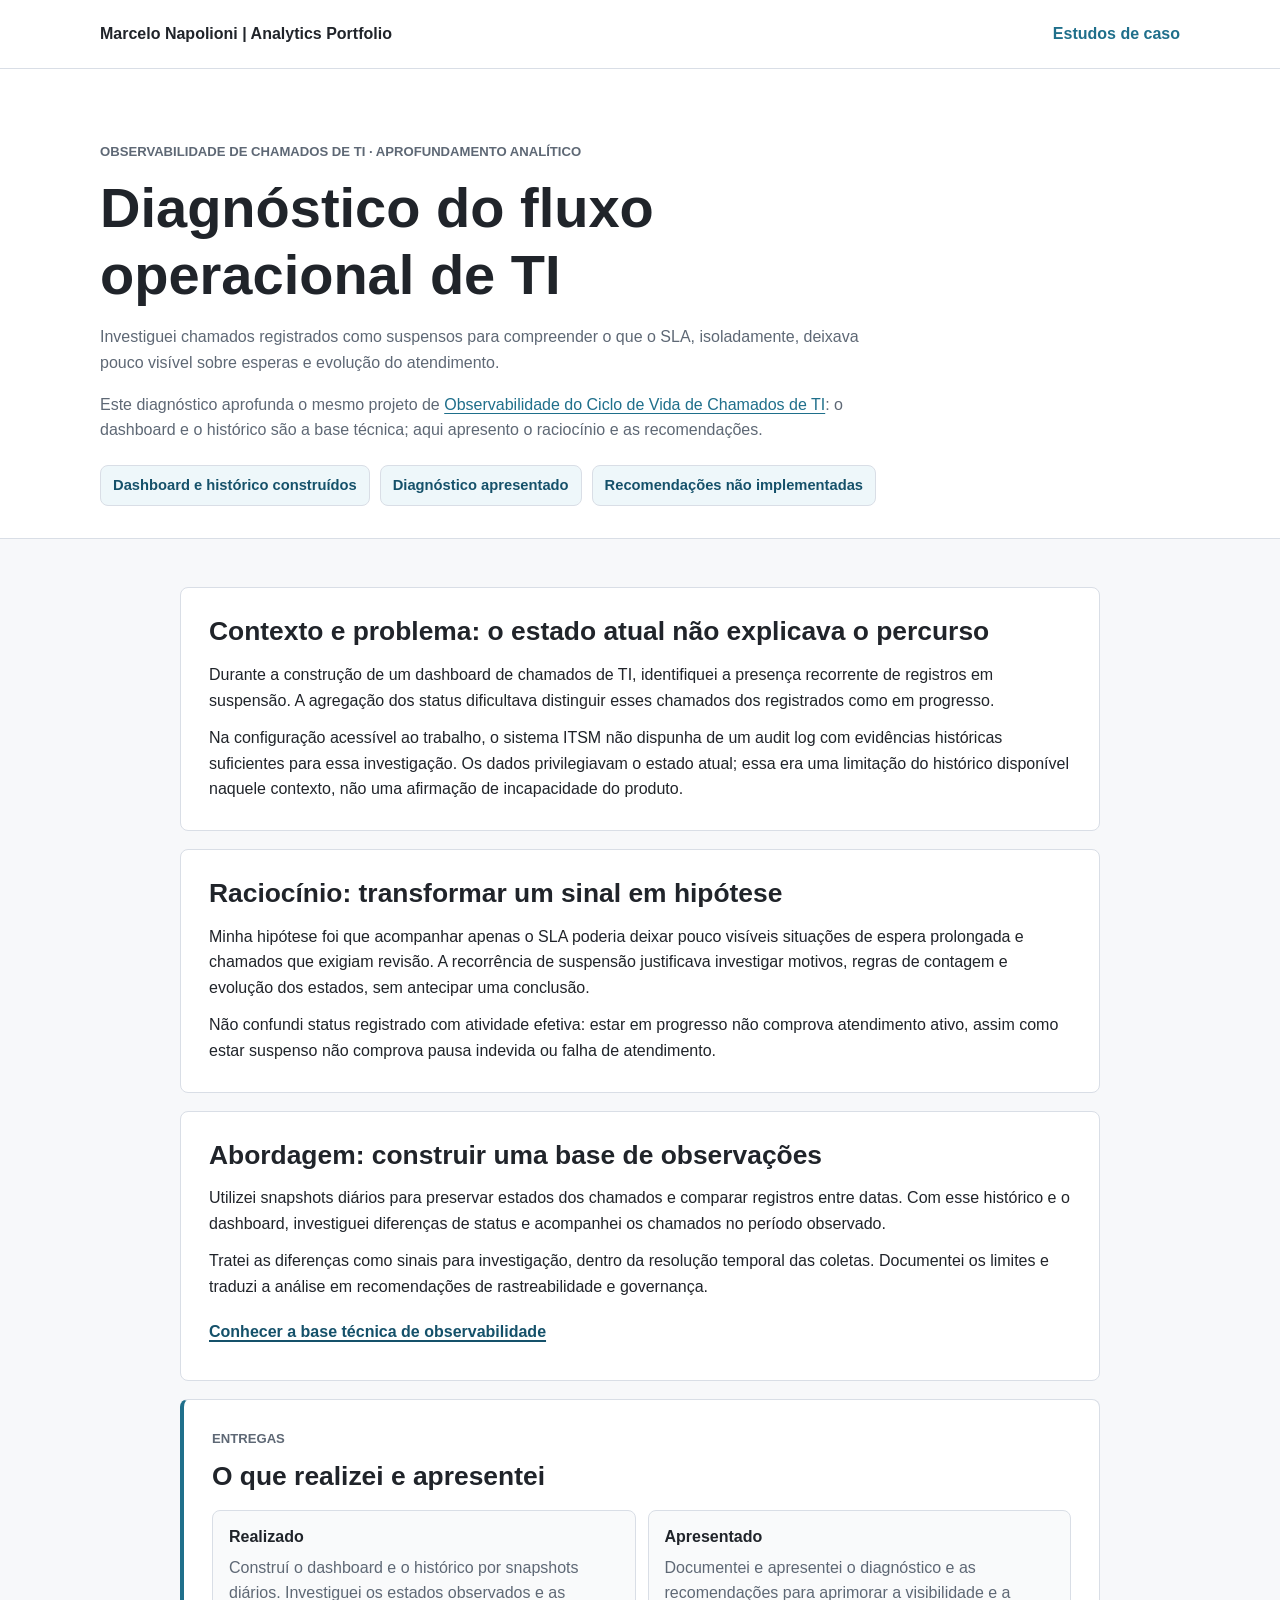
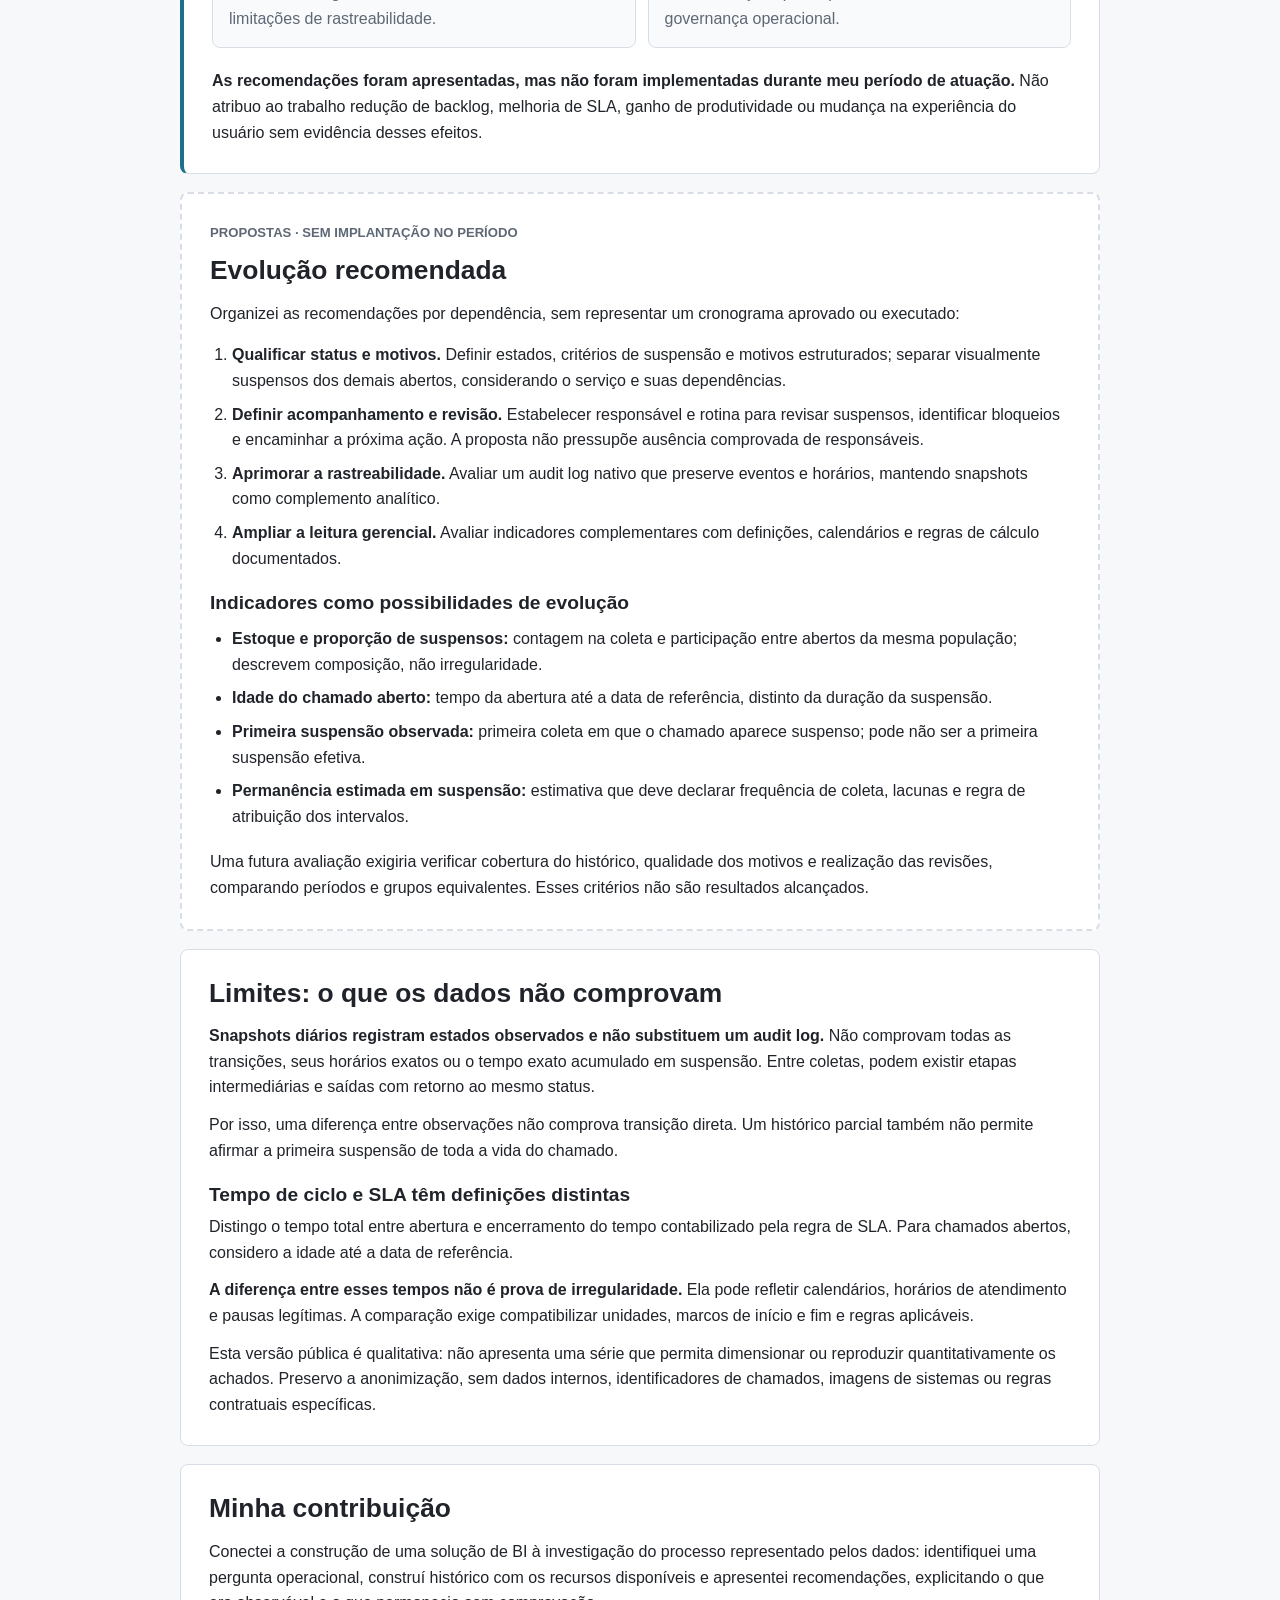
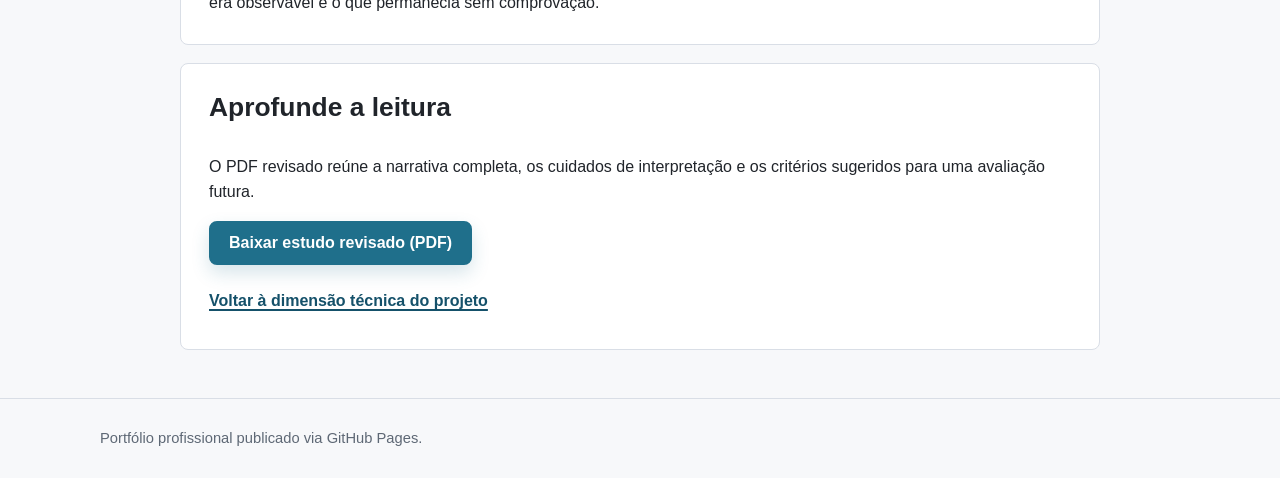
==== commit b98a6ce3: "Atualiza estudo de caso e integra diagnóstico à observabilidade" ====
--- a/cases/diagnostico-operacional-ti.html
+++ b/cases/diagnostico-operacional-ti.html
@@ -3,10 +3,10 @@
   <head>
     <meta charset="utf-8">
     <meta name="viewport" content="width=device-width, initial-scale=1">
-    <title>Diagnóstico de Fluxo Operacional de TI | Marcelo Napolioni | Analytics Portfolio</title>
+    <title>Diagnóstico do Fluxo Operacional de TI | Marcelo Napolioni | Analytics Portfolio</title>
     <meta
       name="description"
-      content="Estudo de caso anonimizado sobre diagnóstico de fluxo operacional, transições de status, uso de pausas e governança de SLA em chamados de TI."
+      content="Aprofundamento analítico do projeto de observabilidade: raciocínio, estados observados, entregas, recomendações e limites da evidência."
     >
     <link rel="stylesheet" href="../css/styles.css">
   </head>
@@ -14,372 +14,88 @@
     <header class="site-header">
       <nav class="container nav" aria-label="Navegação principal">
         <a class="brand" href="../index.html">Marcelo Napolioni | Analytics Portfolio</a>
-        <a class="nav-link" href="../index.html">Início</a>
+        <a class="nav-link" href="../index.html#estudos-de-caso">Estudos de caso</a>
       </nav>
     </header>
 
     <main>
       <section class="page-title">
         <div class="container">
-          <p class="eyebrow">Estudo de caso</p>
-          <h1>Diagnóstico de fluxo operacional de TI</h1>
-          <p>
-            Análise anonimizada em Business Intelligence, Engenharia de Dados,
-            Processos de TI e Governança Operacional sobre transições de status,
-            uso de pausas, risco de backlog oculto e confiabilidade gerencial de indicadores de SLA.
-          </p>
-          <div class="highlight-row" aria-label="Destaques do estudo de caso">
-            <span>Diagnóstico operacional</span>
-            <span>Histórico por snapshots</span>
-            <span>Análise de transições</span>
-            <span>Indicadores além do SLA</span>
+          <p class="eyebrow">Observabilidade de chamados de TI · Aprofundamento analítico</p>
+          <h1>Diagnóstico do fluxo operacional de TI</h1>
+          <p>Investiguei chamados registrados como suspensos para compreender o que o SLA, isoladamente, deixava pouco visível sobre esperas e evolução do atendimento.</p>
+          <p>Este diagnóstico aprofunda o mesmo projeto de <a href="observabilidade-chamados-ti.html">Observabilidade do Ciclo de Vida de Chamados de TI</a>: o dashboard e o histórico são a base técnica; aqui apresento o raciocínio e as recomendações.</p>
+          <div class="highlight-row" aria-label="Escopo do trabalho">
+            <span>Dashboard e histórico construídos</span>
+            <span>Diagnóstico apresentado</span>
+            <span>Recomendações não implementadas</span>
           </div>
         </div>
       </section>
-
-      <section class="section case-study">
+      <section class="section case-study" aria-label="Relato do diagnóstico">
         <div class="container case-content">
           <section class="case-section">
-            <h2>Resumo executivo</h2>
-            <p>
-              O projeto começou como uma iniciativa de organização de indicadores
-              operacionais em dashboard, mas evoluiu para uma investigação sobre a
-              saúde real do fluxo de chamados de TI. Durante a modelagem dos dados,
-              foi observado uso recorrente de status de suspensão, o que levantou
-              dúvidas sobre a capacidade do SLA, analisado isoladamente, representar
-              a experiência operacional completa.
-            </p>
-            <p>
-              A contribuição central do case foi transformar uma anomalia visual em
-              hipóteses investigáveis por dados históricos, conectando dashboard,
-              snapshots, análise de transições, coortes operacionais e avaliação de
-              governança do processo.
-            </p>
-            <p>
-              Em uma etapa posterior, a análise de um serviço crítico revelou baixa
-              incidência observável do status de tratativa ativa, recorrência de
-              chamados suspensos e transições diretas da etapa de distribuição para
-              resolução. Esses achados reforçaram a hipótese de que o fluxo registrado
-              no sistema não representava integralmente o fluxo real de atendimento.
-            </p>
+            <h2>Contexto e problema: o estado atual não explicava o percurso</h2>
+            <p>Durante a construção de um dashboard de chamados de TI, identifiquei a presença recorrente de registros em suspensão. A agregação dos status dificultava distinguir esses chamados dos registrados como em progresso.</p>
+            <p>Na configuração acessível ao trabalho, o sistema ITSM não dispunha de um audit log com evidências históricas suficientes para essa investigação. Os dados privilegiavam o estado atual; essa era uma limitação do histórico disponível naquele contexto, não uma afirmação de incapacidade do produto.</p>
           </section>
-
           <section class="case-section">
-            <h2>Contexto do problema</h2>
-            <p>
-              A operação analisada utilizava um sistema ITSM corporativo para
-              registrar e acompanhar chamados. A gestão era orientada principalmente
-              por SLA e por indicadores agregados de volume, status, filas, grupos de
-              atendimento e encerramentos.
-            </p>
-            <p>
-              Ao decompor melhor os estados dos chamados, ficou claro que a categoria
-              geral de trabalho em andamento misturava situações operacionalmente
-              distintas. Chamados em progresso real, em distribuição, sob responsável
-              funcional ou suspensos não indicavam o mesmo risco nem exigiam a mesma
-              ação gerencial.
-            </p>
-            <p>
-              Também foi identificado que determinados estados estavam associados a
-              responsabilidades funcionais específicas. Em especial, a etapa de
-              distribuição aparecia vinculada a um responsável genérico, o que exigiu
-              separar a análise entre responsável formal no sistema, executor real da
-              tratativa e status operacional do chamado.
-            </p>
+            <h2>Raciocínio: transformar um sinal em hipótese</h2>
+            <p>Minha hipótese foi que acompanhar apenas o SLA poderia deixar pouco visíveis situações de espera prolongada e chamados que exigiam revisão. A recorrência de suspensão justificava investigar motivos, regras de contagem e evolução dos estados, sem antecipar uma conclusão.</p>
+            <p>Não confundi status registrado com atividade efetiva: estar em progresso não comprova atendimento ativo, assim como estar suspenso não comprova pausa indevida ou falha de atendimento.</p>
           </section>
-
           <section class="case-section">
-            <h2>Como o problema foi descoberto</h2>
-            <p>
-              A descoberta ocorreu durante o refinamento do dashboard operacional.
-              Quando os chamados foram separados por status, a suspensão apareceu
-              como um comportamento recorrente, com variação diária perceptível. Essa
-              leitura sugeriu que o status poderia representar mais do que uma pausa
-              excepcional.
-            </p>
-            <p>
-              A análise também indicou risco de baixa rastreabilidade quando campos
-              de responsável funcional apareciam associados a diferentes etapas do
-              fluxo. Isso reforçou a necessidade de diferenciar fila funcional,
-              executor da ação e estado real do chamado.
-            </p>
+            <h2>Abordagem: construir uma base de observações</h2>
+            <p>Utilizei snapshots diários para preservar estados dos chamados e comparar registros entre datas. Com esse histórico e o dashboard, investiguei diferenças de status e acompanhei os chamados no período observado.</p>
+            <p>Tratei as diferenças como sinais para investigação, dentro da resolução temporal das coletas. Documentei os limites e traduzi a análise em recomendações de rastreabilidade e governança.</p>
+            <p><a class="text-link" href="observabilidade-chamados-ti.html">Conhecer a base técnica de observabilidade</a></p>
           </section>
-
+          <section class="case-section delivery-section">
+            <p class="eyebrow">Entregas</p>
+            <h2>O que realizei e apresentei</h2>
+            <div class="flow-grid">
+              <div><h3>Realizado</h3><p>Construí o dashboard e o histórico por snapshots diários. Investiguei os estados observados e as limitações de rastreabilidade.</p></div>
+              <div><h3>Apresentado</h3><p>Documentei e apresentei o diagnóstico e as recomendações para aprimorar a visibilidade e a governança operacional.</p></div>
+            </div>
+            <p class="scope-note"><strong>As recomendações foram apresentadas, mas não foram implementadas durante meu período de atuação.</strong> Não atribuo ao trabalho redução de backlog, melhoria de SLA, ganho de produtividade ou mudança na experiência do usuário sem evidência desses efeitos.</p>
+          </section>
+          <section class="case-section proposal-section">
+            <p class="eyebrow">Propostas · Sem implantação no período</p>
+            <h2>Evolução recomendada</h2>
+            <p>Organizei as recomendações por dependência, sem representar um cronograma aprovado ou executado:</p>
+            <ol>
+              <li><strong>Qualificar status e motivos.</strong> Definir estados, critérios de suspensão e motivos estruturados; separar visualmente suspensos dos demais abertos, considerando o serviço e suas dependências.</li>
+              <li><strong>Definir acompanhamento e revisão.</strong> Estabelecer responsável e rotina para revisar suspensos, identificar bloqueios e encaminhar a próxima ação. A proposta não pressupõe ausência comprovada de responsáveis.</li>
+              <li><strong>Aprimorar a rastreabilidade.</strong> Avaliar um audit log nativo que preserve eventos e horários, mantendo snapshots como complemento analítico.</li>
+              <li><strong>Ampliar a leitura gerencial.</strong> Avaliar indicadores complementares com definições, calendários e regras de cálculo documentados.</li>
+            </ol>
+            <h3 class="subheading">Indicadores como possibilidades de evolução</h3>
+            <ul>
+              <li><strong>Estoque e proporção de suspensos:</strong> contagem na coleta e participação entre abertos da mesma população; descrevem composição, não irregularidade.</li>
+              <li><strong>Idade do chamado aberto:</strong> tempo da abertura até a data de referência, distinto da duração da suspensão.</li>
+              <li><strong>Primeira suspensão observada:</strong> primeira coleta em que o chamado aparece suspenso; pode não ser a primeira suspensão efetiva.</li>
+              <li><strong>Permanência estimada em suspensão:</strong> estimativa que deve declarar frequência de coleta, lacunas e regra de atribuição dos intervalos.</li>
+            </ul>
+            <p class="scope-note">Uma futura avaliação exigiria verificar cobertura do histórico, qualidade dos motivos e realização das revisões, comparando períodos e grupos equivalentes. Esses critérios não são resultados alcançados.</p>
+          </section>
           <section class="case-section">
-            <h2>Hipóteses investigadas</h2>
-            <ul>
-              <li>O uso recorrente de suspensão poderia distorcer a leitura de SLA e ocultar problemas de fluxo.</li>
-              <li>A suspensão poderia ter deixado de ser exceção controlada e passado a compor a rotina de algumas filas.</li>
-              <li>Chamados poderiam avançar, ser redistribuídos ou encerrados enquanto permaneciam em status de pausa.</li>
-              <li>O status de tratativa ativa poderia ter baixa permanência observável ou baixa aderência ao fluxo real.</li>
-              <li>Alguns chamados poderiam ser resolvidos diretamente a partir da etapa de distribuição, sem passagem observável pela tratativa formal.</li>
-              <li>O processo real poderia estar desalinhado da documentação formal e da configuração esperada do sistema.</li>
-            </ul>
+            <h2>Limites: o que os dados não comprovam</h2>
+            <p><strong>Snapshots diários registram estados observados e não substituem um audit log.</strong> Não comprovam todas as transições, seus horários exatos ou o tempo exato acumulado em suspensão. Entre coletas, podem existir etapas intermediárias e saídas com retorno ao mesmo status.</p>
+            <p>Por isso, uma diferença entre observações não comprova transição direta. Um histórico parcial também não permite afirmar a primeira suspensão de toda a vida do chamado.</p>
+            <h3 class="subheading">Tempo de ciclo e SLA têm definições distintas</h3>
+            <p>Distingo o tempo total entre abertura e encerramento do tempo contabilizado pela regra de SLA. Para chamados abertos, considero a idade até a data de referência.</p>
+            <p><strong>A diferença entre esses tempos não é prova de irregularidade.</strong> Ela pode refletir calendários, horários de atendimento e pausas legítimas. A comparação exige compatibilizar unidades, marcos de início e fim e regras aplicáveis.</p>
+            <p>Esta versão pública é qualitativa: não apresenta uma série que permita dimensionar ou reproduzir quantitativamente os achados. Preservo a anonimização, sem dados internos, identificadores de chamados, imagens de sistemas ou regras contratuais específicas.</p>
           </section>
-
           <section class="case-section">
-            <h2>Abordagem metodológica</h2>
-            <p>
-              A abordagem saiu de uma fotografia estática do dashboard para uma
-              leitura histórica do comportamento dos chamados. A investigação
-              combinou separação conceitual de status, criação de snapshots,
-              definição do universo analítico, análise de transições e análise de
-              coortes por fila ou serviço.
-            </p>
-            <p>
-              Como os snapshots registravam estados observados em momentos de
-              execução, a análise foi tratada como uma visão de entradas e saídas
-              observadas, não como trilha completa de todos os eventos do ITSM.
-              Por isso, passagens muito curtas entre status poderiam não ser capturadas,
-              mas padrões recorrentes observados nos snapshots foram considerados
-              indícios relevantes para investigação operacional.
-            </p>
+            <h2>Minha contribuição</h2>
+            <p>Conectei a construção de uma solução de BI à investigação do processo representado pelos dados: identifiquei uma pergunta operacional, construí histórico com os recursos disponíveis e apresentei recomendações, explicitando o que era observável e o que permanecia sem comprovação.</p>
           </section>
-
-          <section class="case-section">
-            <h2>Solução técnica e analítica</h2>
-            <p>
-              A solução criou uma camada histórica sobre dados operacionais que, em
-              sua origem, estavam mais orientados ao estado atual dos chamados. A
-              arquitetura analítica combinou ingestão de dados, preservação histórica
-              por append, tratamento de campos, modelagem semântica e visualização em
-              dashboard.
-            </p>
-            <div class="flow-grid" aria-label="Camadas da solução">
-              <div>
-                <h3>Tabela atual</h3>
-                <p>Base para indicadores operacionais recentes, sem duplicação temporal.</p>
-              </div>
-              <div>
-                <h3>Snapshots</h3>
-                <p>Registro histórico de estados observados para formar série temporal.</p>
-              </div>
-              <div>
-                <h3>Tratamento analítico</h3>
-                <p>Padronização de status, datas, grupos, serviços e chaves de análise.</p>
-              </div>
-              <div>
-                <h3>Modelo semântico</h3>
-                <p>Organização de medidas, dimensões e relacionamentos para BI.</p>
-              </div>
-            </div>
-          </section>
-
-          <section class="case-section">
-            <h2>Aprofundamento em serviço de gestão de ativos</h2>
-            <p>
-              Um recorte posterior foi realizado em um serviço de gestão de ativos,
-              por apresentar volume expressivo de chamados suspensos e relevância
-              operacional para a área analisada. A análise de maio concentrou-se na
-              trajetória dos chamados entre estados, principalmente nas transições
-              envolvendo distribuição, tratativa ativa, suspensão, resolução e
-              encerramento.
-            </p>
-            <p>
-              O padrão observado indicou forte assimetria entre chamados suspensos e
-              chamados em tratativa ativa. Poucos chamados apareceram em status de
-              progresso formal, enquanto o status de suspensão concentrou parte
-              relevante do fluxo observado. Além disso, os poucos chamados que
-              passaram pela etapa de tratativa ativa tenderam, em alguns casos, a ser
-              suspensos no mesmo dia.
-            </p>
-            <p>
-              Também foram identificadas transições diretas da etapa de distribuição
-              para resolução. Como essa etapa estava associada a um responsável
-              genérico de triagem ou distribuição, o achado sugere que parte dos
-              chamados podia ser resolvida antes de uma passagem observável pela
-              tratativa formal ou antes de uma atribuição clara a um executor
-              operacional no histórico analisado.
-            </p>
-            <ul>
-              <li>Baixa incidência observável do status de tratativa ativa.</li>
-              <li>Recorrência de chamados em status de suspensão.</li>
-              <li>Casos de tratativa ativa seguida de suspensão no mesmo dia.</li>
-              <li>Transições diretas de distribuição para resolução.</li>
-              <li>Indícios de resolução ou encerramento a partir de estados que não deveriam representar execução sustentada do trabalho.</li>
-            </ul>
-            <p>
-              Esses achados não foram tratados como prova isolada de comportamento
-              intencional, mas como evidência de baixa aderência entre fluxo formal,
-              registro sistêmico e fluxo real de atendimento. A conclusão analítica
-              foi que a operação precisava ser avaliada para além do SLA agregado,
-              incorporando rastreabilidade, tempo de permanência por status e regras
-              claras de transição.
-            </p>
-          </section>
-
-          <section class="case-section">
-            <h2>Achados principais</h2>
-            <ul>
-              <li>O status de suspensão tinha peso relevante no fluxo observado, não apenas no estoque legado.</li>
-              <li>O estoque de chamados suspensos nos grupos de interesse apresentava tendência de crescimento nos snapshots iniciais.</li>
-              <li>Em determinados recortes de fila, a suspensão apareceu como parte relevante da dinâmica operacional.</li>
-              <li>Responsáveis funcionais genéricos reduziam a clareza sobre quem executava a tratativa real.</li>
-              <li>Havia indícios de chamados tratados enquanto permaneciam formalmente suspensos.</li>
-              <li>Em um serviço crítico, poucos chamados passaram por tratativa ativa observável nos snapshots.</li>
-              <li>Alguns chamados foram observados saindo diretamente da distribuição para resolução.</li>
-              <li>Chamados com breve passagem por tratativa ativa podiam ser suspensos no mesmo dia.</li>
-              <li>A prática observada parecia mais informal do que o processo documentado.</li>
-            </ul>
-          </section>
-
-          <section class="case-section">
-            <h2>Indicadores propostos</h2>
-            <p>
-              Os indicadores propostos complementam o SLA e ajudam a avaliar fluxo
-              real, backlog oculto, governança de status e qualidade operacional.
-            </p>
-            <ul>
-              <li>Estoque de chamados suspensos.</li>
-              <li>Entradas observadas em suspensão.</li>
-              <li>Saídas observadas de suspensão.</li>
-              <li>Taxa de suspensão por coorte de fila ou serviço.</li>
-              <li>Relação entre suspensões observadas e chamados encerrados.</li>
-              <li>Aging de chamados suspensos.</li>
-              <li>Tempo total em suspensão no ciclo do chamado.</li>
-              <li>Diferença entre ciclo real e leitura formal de SLA.</li>
-              <li>Quantidade de chamados com transição direta de distribuição para resolução.</li>
-              <li>Quantidade de chamados com transição de suspensão para resolução ou encerramento.</li>
-              <li>Quantidade de chamados com tratativa ativa seguida de suspensão no mesmo dia.</li>
-              <li>Participação do responsável genérico de triagem ou distribuição no ciclo dos chamados.</li>
-            </ul>
-          </section>
-
-          <section class="case-section">
-            <h2>Riscos identificados</h2>
-            <ul>
-              <li>Backlog oculto por chamados pausados fora do foco gerencial.</li>
-              <li>Leitura distorcida de SLA quando a pausa reduz a pressão sobre o indicador formal.</li>
-              <li>Baixa responsabilização causada por responsáveis funcionais genéricos.</li>
-              <li>Normalização da exceção, com suspensão usada como etapa informal do processo.</li>
-              <li>Quebra da semântica do status quando o chamado continua sendo tratado durante a pausa.</li>
-              <li>Resolução de chamados sem passagem observável pela etapa formal de tratativa ativa.</li>
-              <li>Ambiguidade entre triagem, distribuição, execução e encerramento.</li>
-              <li>Baixa qualidade de dado quando motivos de pausa, logs e justificativas não são estruturados.</li>
-              <li>Desalinhamento entre processo documentado, configuração do sistema e prática real.</li>
-            </ul>
-          </section>
-
-          <section class="case-section">
-            <h2>Melhorias sugeridas</h2>
-            <ul>
-              <li>Separar status operacional de motivo de pendência.</li>
-              <li>Tornar obrigatória a justificativa de suspensão, com motivo estruturado.</li>
-              <li>Registrar o usuário executor da ação, independentemente do responsável funcional.</li>
-              <li>Definir o papel esperado da triagem ou distribuição, distinguindo encaminhamento, execução e resolução.</li>
-              <li>Definir regras claras de transição para chamados suspensos, resolvidos e encerrados.</li>
-              <li>Exigir retorno para tratativa ativa quando um chamado suspenso voltar a ser trabalhado.</li>
-              <li>Criar alertas de aging para chamados suspensos acima de limites definidos pela gestão.</li>
-              <li>Estabelecer quando o SLA deve pausar e quando deve continuar contando.</li>
-              <li>Implantar revisão periódica dos chamados suspensos por gestor, grupo e serviço.</li>
-              <li>Incluir indicadores de suspensão, aging, distribuição e ciclo real nos ritos de governança.</li>
-            </ul>
-          </section>
-
-          <section class="case-section">
-            <h2>Limites de escopo e governança da correção</h2>
-            <p>
-              A análise demonstrou que a correção do problema não dependeria apenas
-              de melhorias no dashboard. A alteração de regras de status, permissões,
-              filas, responsáveis e critérios de SLA exige decisão funcional da
-              liderança e dos responsáveis pelo sistema ITSM.
-            </p>
-            <p>
-              O papel analítico do projeto foi produzir evidências, explicitar riscos,
-              propor indicadores e indicar pontos de revisão. A parametrização do
-              sistema e a redefinição do processo operacional deveriam ser conduzidas
-              por quem possui autoridade sobre a ferramenta, os fluxos e as regras de
-              atendimento.
-            </p>
-          </section>
-
-          <section class="case-section">
-            <h2>Competências demonstradas</h2>
-            <div class="skills-grid">
-              <article class="skill-card">
-                <h3>Business Intelligence</h3>
-                <p>Construção de indicadores e leitura gerencial para apoiar o acompanhamento operacional.</p>
-              </article>
-              <article class="skill-card">
-                <h3>Engenharia de Dados</h3>
-                <p>Organização de bases operacionais e preservação histórica para análise recorrente.</p>
-              </article>
-              <article class="skill-card">
-                <h3>SQL e modelagem analítica</h3>
-                <p>Estruturação de consultas, medidas e dimensões orientadas ao uso em BI.</p>
-              </article>
-              <article class="skill-card">
-                <h3>Análise de processos</h3>
-                <p>Leitura do fluxo real de atendimento a partir de status, filas e transições observadas.</p>
-              </article>
-              <article class="skill-card">
-                <h3>Governança operacional</h3>
-                <p>Identificação de riscos de rastreabilidade, responsabilização e aderência ao processo.</p>
-              </article>
-              <article class="skill-card">
-                <h3>Pensamento sistêmico</h3>
-                <p>Conexão entre dados, processo, indicadores e decisão gerencial.</p>
-              </article>
-              <article class="skill-card">
-                <h3>Comunicação executiva</h3>
-                <p>Síntese dos achados em linguagem objetiva para discussão com gestão.</p>
-              </article>
-            </div>
-          </section>
-
-          <section class="case-section">
-            <h2>Stack e técnicas utilizadas</h2>
-            <ul class="stack-list">
-              <li>Business Intelligence</li>
-              <li>SQL</li>
-              <li>Modelagem analítica</li>
-              <li>Snapshots históricos</li>
-              <li>Análise de transições</li>
-              <li>Análise de coorte</li>
-              <li>Indicadores operacionais</li>
-              <li>Camada semântica</li>
-              <li>Dashboard gerencial</li>
-            </ul>
-          </section>
-
-          <section class="case-section">
-            <h2>Conclusão</h2>
-            <p>
-              O case mostra como uma demanda de dashboard pode evoluir para um
-              diagnóstico operacional estruturado. A investigação indicou que medir
-              chamados não basta: é preciso entender se o fluxo é rastreável, se as
-              pausas possuem critério, se o backlog está visível e se os indicadores
-              representam a prática real.
-            </p>
-            <p>
-              As novas análises reforçaram que um indicador agregado de SLA pode ser
-              insuficiente quando o ciclo de vida dos chamados apresenta baixa
-              aderência ao fluxo formal. A predominância de suspensão, a baixa
-              incidência observável de tratativa ativa e as transições diretas de
-              distribuição para resolução apontam para um problema de representação
-              operacional, não apenas para um problema de visualização.
-            </p>
-            <p>
-              O resultado foi uma abordagem capaz de conectar dados, processo e
-              decisão. A correção institucional dependeria de coordenação entre
-              liderança, donos de processo, governança de TI e responsáveis pelo
-              sistema ITSM.
-            </p>
-          </section>
-
           <section class="case-section download-section">
-            <h2>Download do PDF</h2>
-            <p>
-              A versão em PDF contém a narrativa anonimizada do estudo de caso e deve
-              ser usada apenas como material complementar.
-            </p>
-            <a
-              class="button"
-              href="../assets/diagnostico-operacional-ti.pdf"
-              download
-            >
-              Baixar PDF do case
-            </a>
+            <h2>Aprofunde a leitura</h2>
+            <p>O PDF revisado reúne a narrativa completa, os cuidados de interpretação e os critérios sugeridos para uma avaliação futura.</p>
+            <a class="button" href="../assets/estudo-de-caso-diagnostico-operacional-ti-revisado.pdf" download>Baixar estudo revisado (PDF)</a>
+            <a class="text-link" href="observabilidade-chamados-ti.html">Voltar à dimensão técnica do projeto</a>
           </section>
         </div>
       </section>
--- a/css/styles.css
+++ b/css/styles.css
@@ -178,6 +178,21 @@
   color: var(--color-muted);
 }
 
+.case-links {
+  display: grid;
+  gap: 8px;
+  flex: 0 0 280px;
+}
+
+.case-section .scope-note,
+.subheading {
+  margin-top: 20px;
+}
+
+.case-section ol {
+  padding-left: 22px;
+}
+
 .page-title {
   padding: 56px 0 32px;
   background: var(--color-surface);
@@ -226,6 +241,14 @@
 
 .case-section h2 {
   margin-bottom: 14px;
+}
+
+.delivery-section {
+  border-left: 4px solid var(--color-accent);
+}
+
+.proposal-section {
+  border: 2px dashed var(--color-border);
 }
 
 .case-section p + p {
@@ -329,6 +352,10 @@
 }
 
 @media (max-width: 720px) {
+  .case-links {
+    flex-basis: auto;
+  }
+
   .nav,
   .case-card {
     align-items: flex-start;
